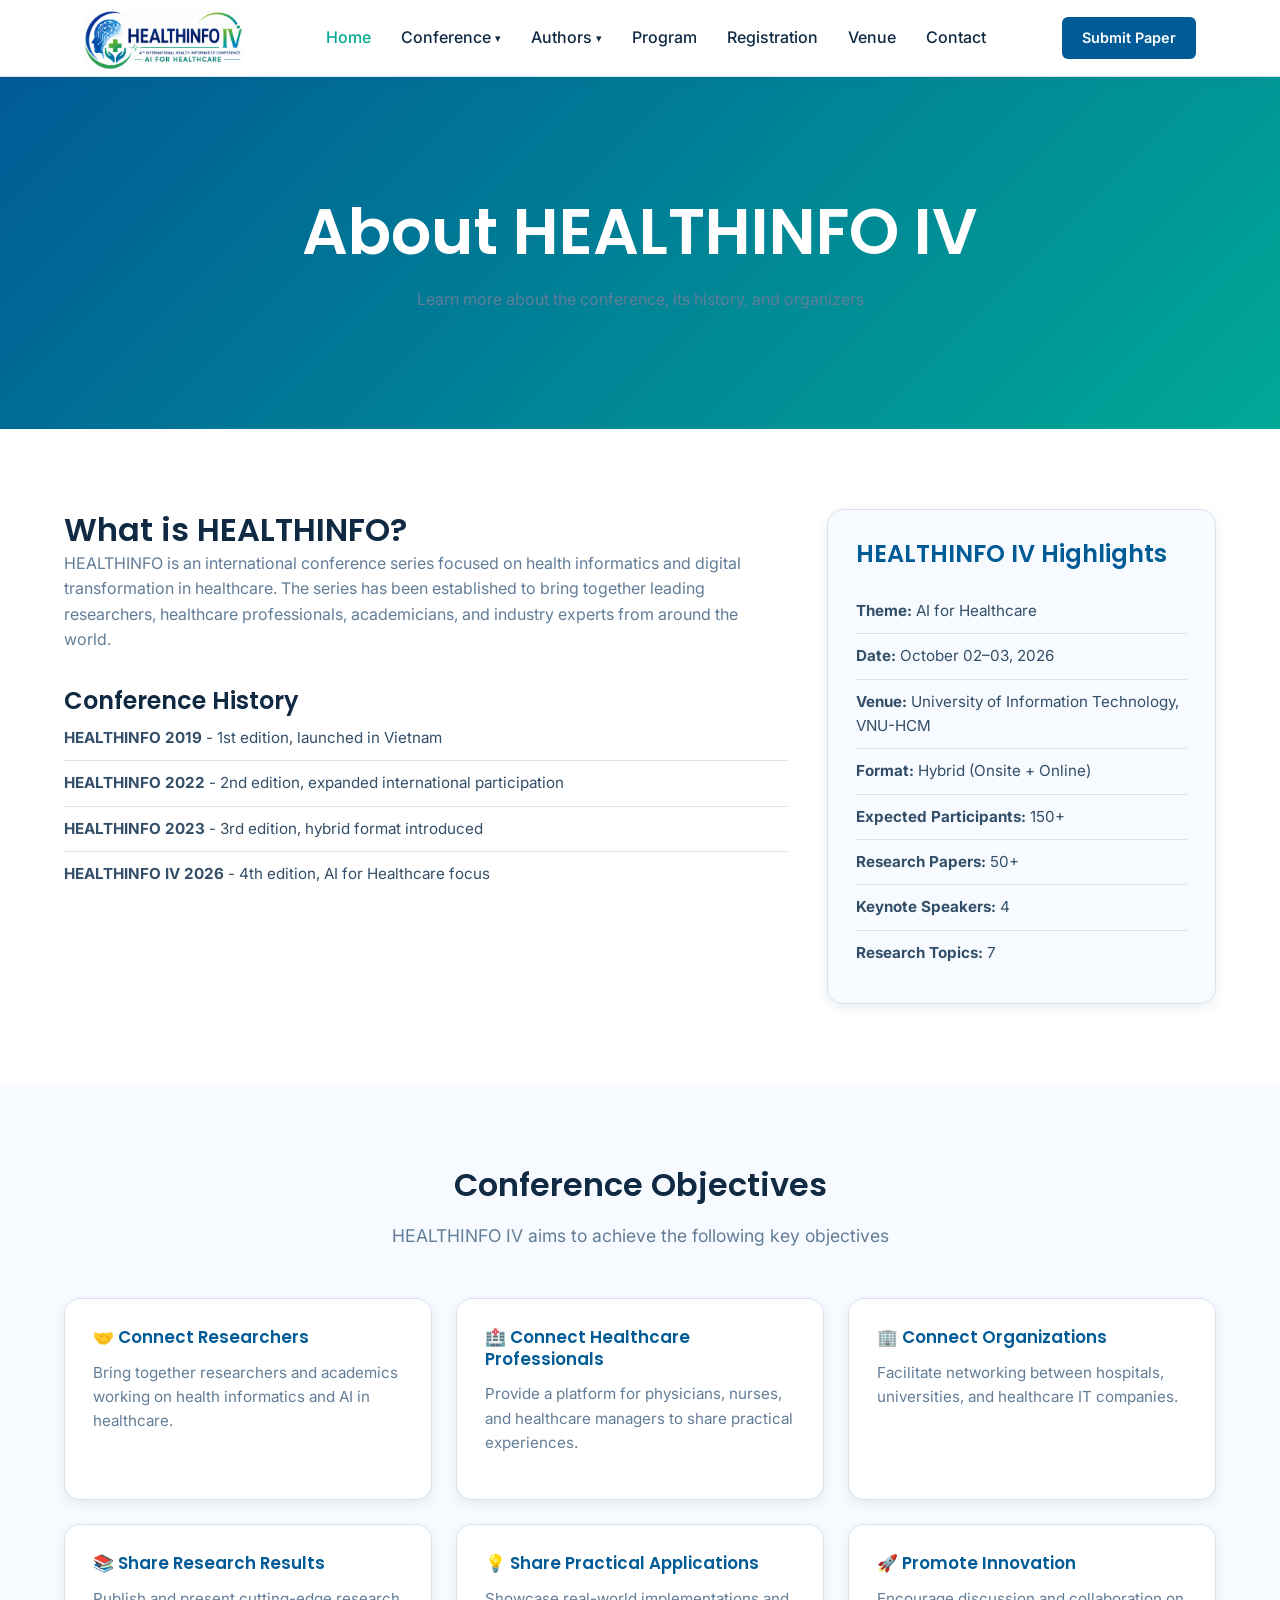
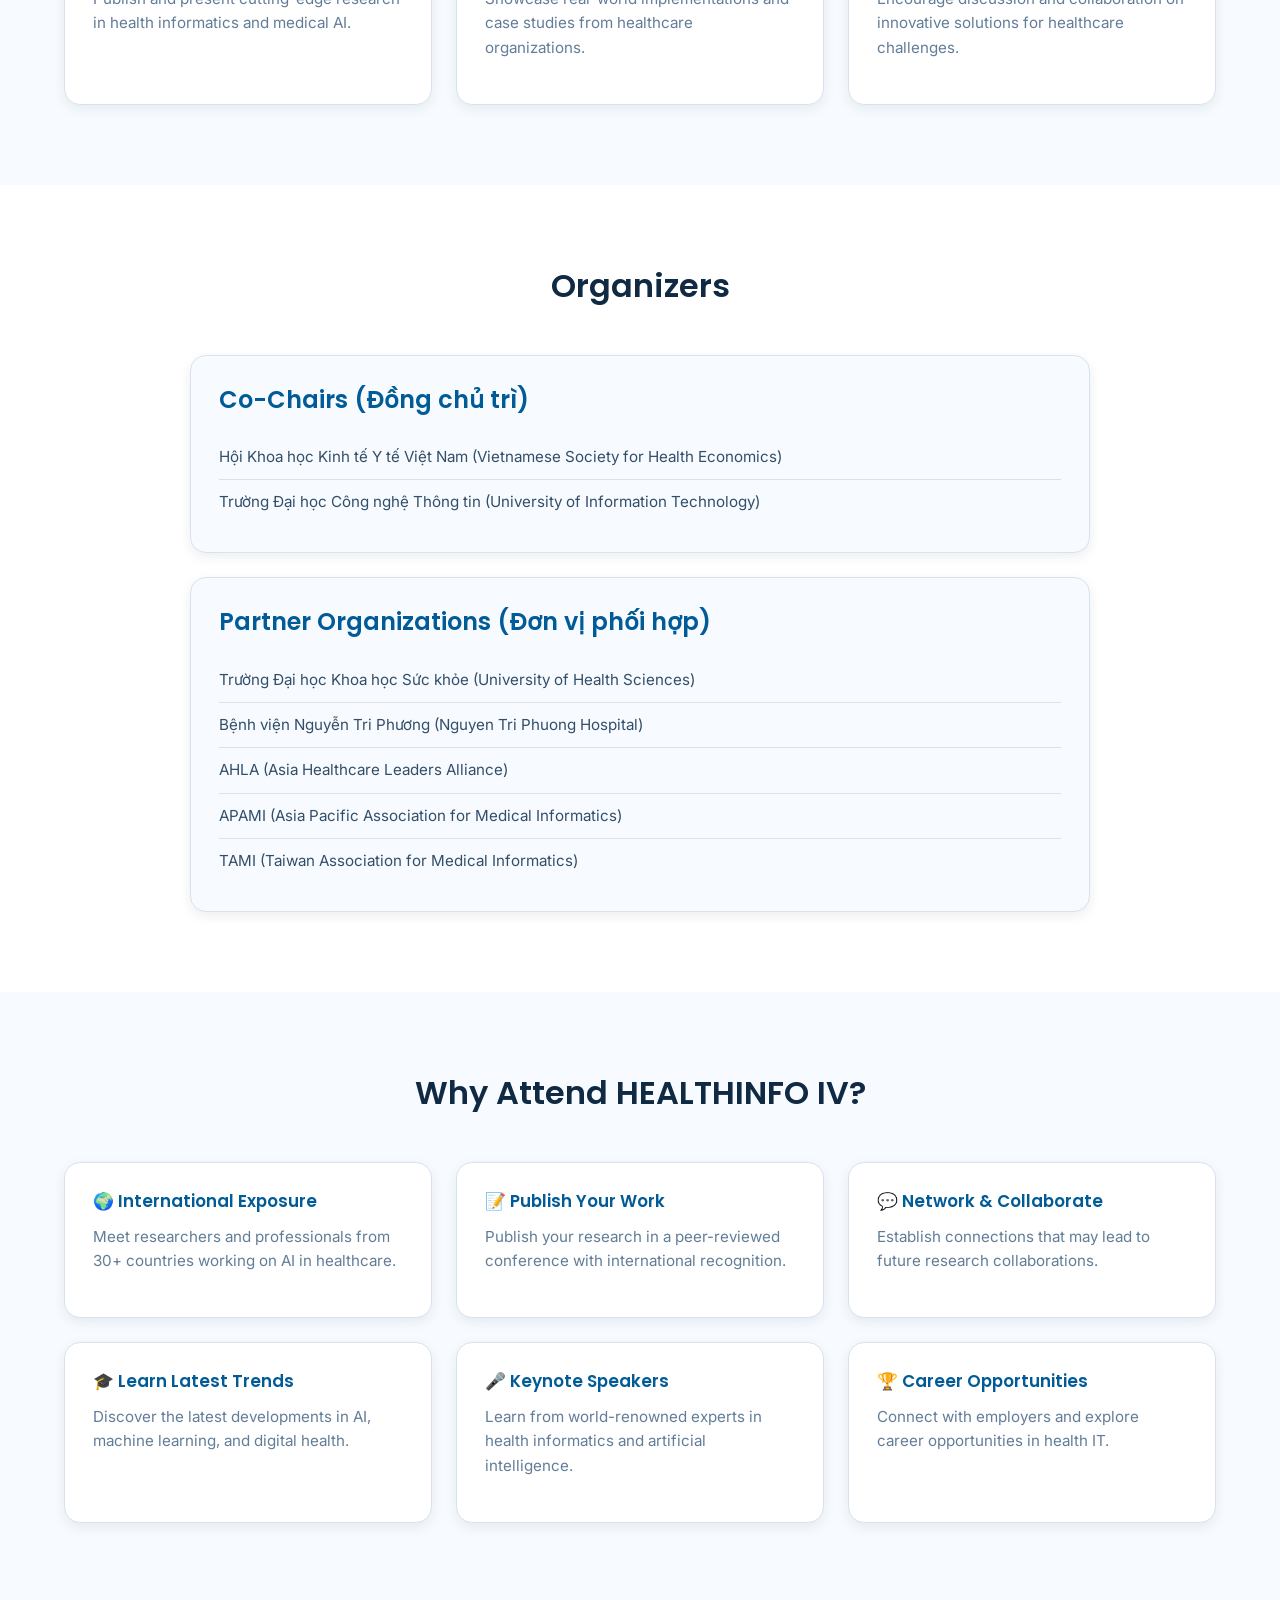
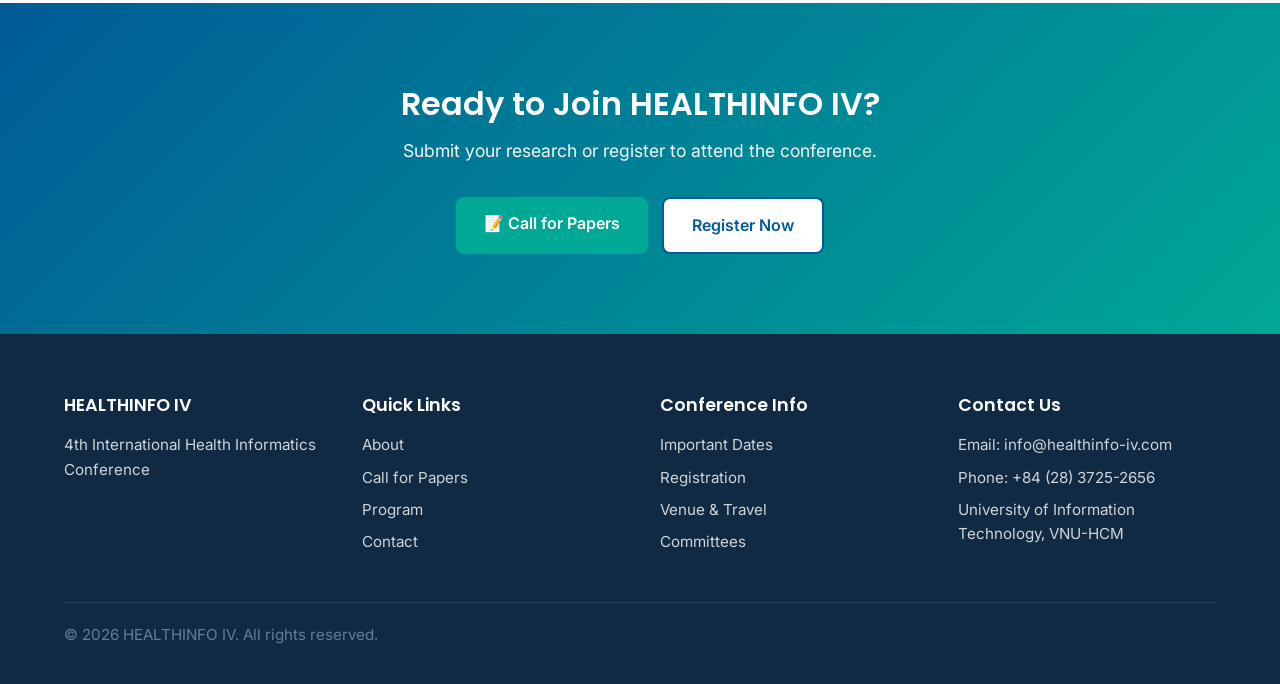
==== about.html @ c410f821 "Initial HEALTHINFO IV website" ====
<!DOCTYPE html>
<html lang="en">
<head>
  <meta charset="UTF-8">
  <meta name="viewport" content="width=device-width, initial-scale=1.0">
  <title>About HEALTHINFO IV - International Health Informatics Conference</title>
  <link rel="stylesheet" href="assets/css/style.css">
</head>
<body>

<!-- Header -->
  <header class="site-header" id="site-header">
    <div class="container header-wrapper">
      <a href="index.html" class="logo">
        <img src="public/img/logo-healthinfo.png" alt="HEALTHINFO IV Logo">
        
      </a>

      <nav class="main-nav" id="main-nav">
        <ul>
          <li><a href="index.html" class="nav-active">Home</a></li>
          <li class="has-dropdown">
            <a href="#" class="dropdown-toggle">Conference <span class="arrow">▾</span></a>
            <ul class="dropdown">
              <li><a href="about.html">About</a></li>
              <li><a href="committees.html">Committees</a></li>
              <li><a href="speakers.html">Keynote Speakers</a></li>
            </ul>
          </li>
          <li class="has-dropdown">
            <a href="#" class="dropdown-toggle">Authors <span class="arrow">▾</span></a>
            <ul class="dropdown">
              <li><a href="call-for-papers.html">Call for Papers</a></li>
              <li><a href="important-dates.html">Important Dates</a></li>
            </ul>
          </li>
          <li><a href="program.html">Program</a></li>
          <li><a href="registration.html">Registration</a></li>
          <li><a href="venue.html">Venue</a></li>
          <li><a href="contact.html">Contact</a></li>
        </ul>
      </nav>

      <div class="header-right">
        <a href="call-for-papers.html" class="btn nav-cta-btn">Submit Paper</a>
        <button class="menu-toggle" id="menu-toggle" aria-label="Toggle menu">
          <span></span><span></span><span></span>
        </button>
      </div>
    </div>
  </header>

  <!-- Page Title -->
  <section class="hero" style="min-height: 300px; background: linear-gradient(135deg, #005b96 0%, #00a896 100%);">
    <div class="container hero-content">
      <h1>About HEALTHINFO IV</h1>
      <p>Learn more about the conference, its history, and organizers</p>
    </div>
  </section>

  <!-- About Content -->
  <section class="section">
    <div class="container">
      <div class="two-columns">
        <div>
          <h2>What is HEALTHINFO?</h2>
          <p>HEALTHINFO is an international conference series focused on health informatics and digital transformation in healthcare. The series has been established to bring together leading researchers, healthcare professionals, academicians, and industry experts from around the world.</p>

          <h3 style="margin-top: 32px;">Conference History</h3>
          <ul class="overview-list">
            <li><strong>HEALTHINFO 2019</strong> - 1st edition, launched in Vietnam</li>
            <li><strong>HEALTHINFO 2022</strong> - 2nd edition, expanded international participation</li>
            <li><strong>HEALTHINFO 2023</strong> - 3rd edition, hybrid format introduced</li>
            <li><strong>HEALTHINFO IV 2026</strong> - 4th edition, AI for Healthcare focus</li>
          </ul>
        </div>

        <div class="about-card">
          <h3>HEALTHINFO IV Highlights</h3>
          <ul class="overview-list">
            <li><strong>Theme:</strong> AI for Healthcare</li>
            <li><strong>Date:</strong> October 02–03, 2026</li>
            <li><strong>Venue:</strong> University of Information Technology, VNU-HCM</li>
            <li><strong>Format:</strong> Hybrid (Onsite + Online)</li>
            <li><strong>Expected Participants:</strong> 150+</li>
            <li><strong>Research Papers:</strong> 50+</li>
            <li><strong>Keynote Speakers:</strong> 4</li>
            <li><strong>Research Topics:</strong> 7</li>
          </ul>
        </div>
      </div>
    </div>
  </section>

  <!-- Conference Objectives -->
  <section class="section" style="background: var(--light-color);">
    <div class="container">
      <div class="section-title">
        <h2>Conference Objectives</h2>
        <p>HEALTHINFO IV aims to achieve the following key objectives</p>
      </div>

      <div class="topics-grid">
        <div class="topic-card">
          <h3>🤝 Connect Researchers</h3>
          <p>Bring together researchers and academics working on health informatics and AI in healthcare.</p>
        </div>

        <div class="topic-card">
          <h3>🏥 Connect Healthcare Professionals</h3>
          <p>Provide a platform for physicians, nurses, and healthcare managers to share practical experiences.</p>
        </div>

        <div class="topic-card">
          <h3>🏢 Connect Organizations</h3>
          <p>Facilitate networking between hospitals, universities, and healthcare IT companies.</p>
        </div>

        <div class="topic-card">
          <h3>📚 Share Research Results</h3>
          <p>Publish and present cutting-edge research in health informatics and medical AI.</p>
        </div>

        <div class="topic-card">
          <h3>💡 Share Practical Applications</h3>
          <p>Showcase real-world implementations and case studies from healthcare organizations.</p>
        </div>

        <div class="topic-card">
          <h3>🚀 Promote Innovation</h3>
          <p>Encourage discussion and collaboration on innovative solutions for healthcare challenges.</p>
        </div>
      </div>
    </div>
  </section>

  <!-- Organizers -->
  <section class="section">
    <div class="container">
      <div class="section-title">
        <h2>Organizers</h2>
      </div>

      <div style="max-width: 900px; margin: 0 auto;">
        <div class="about-card" style="margin-bottom: 24px;">
          <h3>Co-Chairs (Đồng chủ trì)</h3>
          <ul class="overview-list">
            <li>Hội Khoa học Kinh tế Y tế Việt Nam (Vietnamese Society for Health Economics)</li>
            <li>Trường Đại học Công nghệ Thông tin (University of Information Technology)</li>
          </ul>
        </div>

        <div class="about-card">
          <h3>Partner Organizations (Đơn vị phối hợp)</h3>
          <ul class="overview-list">
            <li>Trường Đại học Khoa học Sức khỏe (University of Health Sciences)</li>
            <li>Bệnh viện Nguyễn Tri Phương (Nguyen Tri Phuong Hospital)</li>
            <li>AHLA (Asia Healthcare Leaders Alliance)</li>
            <li>APAMI (Asia Pacific Association for Medical Informatics)</li>
            <li>TAMI (Taiwan Association for Medical Informatics)</li>
          </ul>
        </div>
      </div>
    </div>
  </section>

  <!-- Why Attend -->
  <section class="section" style="background: var(--light-color);">
    <div class="container">
      <div class="section-title">
        <h2>Why Attend HEALTHINFO IV?</h2>
      </div>

      <div class="topics-grid">
        <div class="topic-card">
          <h3>🌍 International Exposure</h3>
          <p>Meet researchers and professionals from 30+ countries working on AI in healthcare.</p>
        </div>

        <div class="topic-card">
          <h3>📝 Publish Your Work</h3>
          <p>Publish your research in a peer-reviewed conference with international recognition.</p>
        </div>

        <div class="topic-card">
          <h3>💬 Network & Collaborate</h3>
          <p>Establish connections that may lead to future research collaborations.</p>
        </div>

        <div class="topic-card">
          <h3>🎓 Learn Latest Trends</h3>
          <p>Discover the latest developments in AI, machine learning, and digital health.</p>
        </div>

        <div class="topic-card">
          <h3>🎤 Keynote Speakers</h3>
          <p>Learn from world-renowned experts in health informatics and artificial intelligence.</p>
        </div>

        <div class="topic-card">
          <h3>🏆 Career Opportunities</h3>
          <p>Connect with employers and explore career opportunities in health IT.</p>
        </div>
      </div>
    </div>
  </section>

  <!-- CTA -->
  <section class="section cta-section">
    <div class="container">
      <div class="cta-content">
        <h2>Ready to Join HEALTHINFO IV?</h2>
        <p>Submit your research or register to attend the conference.</p>
        <div class="hero-actions">
          <a href="call-for-papers.html" class="btn primary-btn">📝 Call for Papers</a>
          <a href="registration.html" class="btn secondary-btn">Register Now</a>
        </div>
      </div>
    </div>
  </section>

  <!-- Footer -->
  <footer class="site-footer">
    <div class="container">
      <div class="footer-grid">
        <div class="footer-col">
          <h4>HEALTHINFO IV</h4>
          <p>4th International Health Informatics Conference</p>
        </div>

        <div class="footer-col">
          <h4>Quick Links</h4>
          <ul>
            <li><a href="about.html">About</a></li>
            <li><a href="call-for-papers.html">Call for Papers</a></li>
            <li><a href="program.html">Program</a></li>
            <li><a href="contact.html">Contact</a></li>
          </ul>
        </div>

        <div class="footer-col">
          <h4>Conference Info</h4>
          <ul>
            <li><a href="important-dates.html">Important Dates</a></li>
            <li><a href="registration.html">Registration</a></li>
            <li><a href="venue.html">Venue & Travel</a></li>
            <li><a href="committees.html">Committees</a></li>
          </ul>
        </div>

        <div class="footer-col">
          <h4>Contact Us</h4>
          <p>Email: info@healthinfo-iv.com</p>
          <p>Phone: +84 (28) 3725-2656</p>
          <p>University of Information Technology, VNU-HCM</p>
        </div>
      </div>

      <div class="footer-bottom">
        <p>&copy; 2026 HEALTHINFO IV. All rights reserved.</p>
      </div>
    </div>
  </footer>

  <script src="assets/js/main.js"></script>
</body>
</html>
---- assets/css/style.css ----
@import url('https://fonts.googleapis.com/css2?family=Inter:wght@300;400;500;600;700&family=Poppins:wght@600;700;800&display=swap');

/* CSS Variables - Color Scheme */
.logo img{
    height: 60px;
    width: auto;
    margin-right: 8px;
    margin-top: 4px;
    display: block;
}
:root {
  --primary-color: #005b96;
  --secondary-color: #00a896;
  --accent-color: #00E5FF;
  --dark-color: #102a43;
  --light-color: #f7fbff;
  --text-color: #334e68;
  --text-light: #627d98;
  --white: #ffffff;
  --border-color: #d9e2ec;
  --gray-100: #f0f4f8;
  --gray-200: #e2e8f0;
  --gray-300: #cbd5e0;
  --success: #10b981;
  --warning: #f59e0b;
  --error: #ef4444;
}

/* Reset */
* {
  margin: 0;
  padding: 0;
  box-sizing: border-box;
}

html {
  scroll-behavior: smooth;
}

body {
  font-family: 'Inter', 'Segoe UI', sans-serif;
  color: var(--text-color);
  line-height: 1.6;
  background: var(--white);
  overflow-x: hidden;
}

/* Container */
.container {
  width: 90%;
  max-width: 1200px;
  margin: 0 auto;
}

/* Typography */
h1, h2, h3, h4, h5, h6 {
  color: var(--dark-color);
  font-weight: 600;
  line-height: 1.3;
  font-family: 'Poppins', 'Segoe UI', sans-serif;
}

h1 {
  font-size: 2.5rem;
}

h2 {
  font-size: 2rem;
}

h3 {
  font-size: 1.5rem;
}

p {
  color: var(--text-light);
  margin-bottom: 1rem;
}

a {
  color: var(--primary-color);
  text-decoration: none;
  transition: all 0.3s ease;
}

a:hover {
  color: var(--secondary-color);
}

/* Buttons */
.btn {
  display: inline-block;
  padding: 14px 28px;
  border-radius: 8px;
  text-decoration: none;
  font-weight: 600;
  border: none;
  cursor: pointer;
  transition: all 0.3s ease;
  font-size: 1rem;
}

.primary-btn {
  background: var(--secondary-color);
  color: var(--white);
}

.primary-btn:hover {
  background: #008878;
  transform: translateY(-2px);
  box-shadow: 0 8px 16px rgba(0, 168, 150, 0.3);
}

.secondary-btn {
  background: var(--white);
  color: var(--primary-color);
  border: 2px solid var(--primary-color);
}

.secondary-btn:hover {
  background: var(--primary-color);
  color: var(--white);
}

/* Header */
.site-header {
  background: rgba(255,255,255,0.97);
  backdrop-filter: blur(12px);
  border-bottom: 1px solid var(--border-color);
  position: sticky;
  top: 0;
  z-index: 999;
  box-shadow: 0 2px 8px rgba(16, 42, 67, 0.05);
  transition: all 0.3s ease;
}

/* Header scrolled state */
.site-header.scrolled {
  box-shadow: 0 4px 20px rgba(16,42,67,0.12);
}

.header-wrapper {
  display: flex;
  align-items: center;
  justify-content: space-between;
  height: 76px;
  padding: 0 20px;
}

.logo {
  font-size: 24px;
  font-weight: bold;
  color: var(--primary-color);
  text-decoration: none;
  display: flex;
  align-items: center;
  gap: 8px;
}

.logo:hover {
  color: var(--secondary-color);
}

.main-nav ul {
  display: flex;
  gap: 30px;
  list-style: none;
}

.main-nav a {
  text-decoration: none;
  color: var(--dark-color);
  font-weight: 500;
  font-size: 1rem;
  position: relative;
  transition: color 0.3s ease;
}

.main-nav a::after {
  content: '';
  position: absolute;
  bottom: -2px;
  left: 0;
  width: 0;
  height: 2px;
  background: var(--secondary-color);
  transition: width 0.3s ease;
}

.main-nav a:hover {
  color: var(--secondary-color);
}

.main-nav a:hover::after {
  width: 100%;
}

/* Menu Toggle Button */
.menu-toggle {
  display: none;
  font-size: 28px;
  background: none;
  border: none;
  cursor: pointer;
  color: var(--dark-color);
  transition: color 0.3s ease;
}

.menu-toggle:hover {
  color: var(--secondary-color);
}

/* Nav Submit Button */
.header-right {
  display: flex;
  align-items: center;
  gap: 16px;
}

.nav-cta-btn {
  background: var(--primary-color);
  color: var(--white) !important;
  padding: 9px 20px;
  border-radius: 6px;
  font-size: 0.9rem;
  font-weight: 600;
  transition: all 0.3s ease;
}

.nav-cta-btn:hover {
  background: var(--secondary-color);
  transform: none;
}

/* Logo text */
.logo-text {
  font-family: 'Poppins', sans-serif;
  font-weight: 700;
  font-size: 1.1rem;
  color: var(--primary-color);
  letter-spacing: -0.02em;
}

.logo-text em {
  font-style: normal;
  color: var(--secondary-color);
}

/* Dropdown nav */
.has-dropdown {
  position: relative;
}

/* Cầu nối vô hình lấp đầy gap giữa nav item và dropdown */
.has-dropdown::after {
  content: '';
  position: absolute;
  top: 100%;
  left: -16px;
  right: -16px;
  height: 16px;
  display: none;
}

.has-dropdown:hover::after {
  display: block;
}

.dropdown {
  position: absolute;
  top: calc(100% + 12px);
  left: 50%;
  transform: translateX(-50%) translateY(-8px);
  background: var(--white);
  border: 1px solid var(--border-color);
  border-radius: 10px;
  box-shadow: 0 12px 32px rgba(16,42,67,0.12);
  min-width: 200px;
  padding: 8px 0;
  z-index: 1000;
  list-style: none;
  display: flex;
  flex-direction: column;
  gap: 0;
  visibility: hidden;
  opacity: 0;
  pointer-events: none;
  /* ẩn sau 300ms để cursor kịp di vào dropdown */
  transition:
    opacity 0.2s ease 0.3s,
    transform 0.2s ease 0.3s,
    visibility 0s linear 0.5s;
}

.has-dropdown:hover .dropdown {
  visibility: visible;
  opacity: 1;
  pointer-events: auto;
  transform: translateX(-50%) translateY(0);
  /* hiện sau 150ms */
  transition:
    opacity 0.2s ease 0.15s,
    transform 0.2s ease 0.15s,
    visibility 0s linear 0.15s;
}

.dropdown li a {
  display: block;
  padding: 10px 20px;
  font-size: 0.9rem;
  color: var(--dark-color);
  font-weight: 500;
  border-bottom: none;
  transition: all 0.2s ease;
}

.dropdown li a:hover {
  background: var(--light-color);
  color: var(--primary-color);
  padding-left: 26px;
}

.dropdown li a::after {
  display: none;
}

.arrow {
  font-size: 0.7em;
  vertical-align: middle;
  transition: transform 0.2s ease;
}

.nav-active {
  color: var(--secondary-color) !important;
}

/* Hamburger icon */
.menu-toggle span {
  display: block;
  width: 22px;
  height: 2px;
  background: var(--dark-color);
  margin: 5px 0;
  transition: all 0.3s ease;
  border-radius: 2px;
}

/* Sections */
.section {
  padding: 80px 0;
}

.section-title {
  text-align: center;
  margin-bottom: 48px;
}

.section-title h2 {
  margin-bottom: 16px;
}

.section-title p {
  font-size: 1.1rem;
  color: var(--text-light);
  max-width: 600px;
  margin: 0 auto;
}

/* ============================================================
   HERO — Full Screen Immersive
   ============================================================ */
.hero {
  position: relative;
  min-height: 100vh;
  display: flex;
  align-items: center;
  justify-content: center;
  overflow: hidden;
  color: var(--white);
}

.hero-bg {
  position: absolute;
  inset: 0;
  z-index: 0;
}

.hero-bg-img {
  width: 100%;
  height: 100%;
  object-fit: cover;
  object-position: center 100%;
  display: block;
}

.hero-overlay {
  position: absolute;
  inset: 0;
  background: linear-gradient(
    160deg,
    rgba(6, 20, 48, 0.85) 0%,
    rgba(0, 55, 110, 0.80) 40%,
    rgba(0, 91, 150, 0.70) 70%,
    rgba(0, 138, 150, 0.55) 100%
  );
}

.hero-pattern {
  position: absolute;
  inset: 0;
  background-image:
    radial-gradient(circle, rgba(255,255,255,0.06) 1px, transparent 1px),
    linear-gradient(rgba(255,255,255,0.03) 1px, transparent 1px),
    linear-gradient(90deg, rgba(255,255,255,0.03) 1px, transparent 1px);
  background-size: 80px 80px, 40px 40px, 40px 40px;
  opacity: 1;
}

.hero-content {
  position: relative;
  z-index: 2;
  text-align: center;
  padding: 120px 0 100px;
  display: flex;
  flex-direction: column;
  align-items: center;
}

/* Badge */
.hero-badge {
  display: inline-flex;
  align-items: center;
  gap: 10px;
  background: rgba(255,255,255,0.12);
  border: 1px solid rgba(255,255,255,0.25);
  backdrop-filter: blur(10px);
  color: rgba(255,255,255,0.92);
  padding: 8px 20px;
  border-radius: 999px;
  font-size: 0.85rem;
  font-weight: 500;
  letter-spacing: 0.03em;
  margin-bottom: 24px;
}

.badge-pulse {
  width: 8px;
  height: 8px;
  border-radius: 50%;
  background: #00E5FF;
  animation: pulse 2s ease infinite;
  flex-shrink: 0;
}

@keyframes pulse {
  0%, 100% { opacity: 1; transform: scale(1); }
  50%       { opacity: 0.5; transform: scale(1.4); }
}

/* Headings */
.hero h1 {
  font-family: 'Poppins', sans-serif;
  font-size: 4rem;
  line-height: 1.1;
  color: var(--white);
  margin: 0 0 20px;
}

.hero-conf-name {
  display: block;
  font-size: 1.1rem;
  font-weight: 600;
  letter-spacing: 0.18em;
  text-transform: uppercase;
  color: rgba(255,255,255,0.7);
  margin-bottom: 8px;
  font-family: 'Inter', sans-serif;
}

.hero-theme {
  display: block;
  font-size: 3.5rem;
  font-weight: 800;
  white-space: nowrap;
  background: linear-gradient(90deg, #ffffff 0%, #7fffd4 35%, #00E5FF 60%, #ffffff 100%);
  background-size: 200% auto;
  -webkit-background-clip: text;
  -webkit-text-fill-color: transparent;
  background-clip: text;
  animation: shimmer 5s linear infinite;
  line-height: 1.15;
}

@keyframes shimmer {
  0%   { background-position: 0% center; }
  100% { background-position: 200% center; }
}

/* Tagline */
.hero-tagline {
  font-size: 1.05rem;
  color: rgba(255,255,255,0.82);
  max-width: 580px;
  margin: 0 auto 28px;
  line-height: 1.7;
  font-weight: 400;
}

/* Meta info row */
.hero-meta {
  display: flex;
  align-items: center;
  gap: 20px;
  flex-wrap: wrap;
  justify-content: center;
  margin-bottom: 32px;
  background: rgba(255,255,255,0.08);
  border: 1px solid rgba(255,255,255,0.15);
  backdrop-filter: blur(12px);
  border-radius: 14px;
  padding: 14px 28px;
}

.hero-meta-item {
  display: flex;
  align-items: center;
  gap: 10px;
  color: rgba(255,255,255,0.9);
  padding: 8px 14px;
  border-radius: 10px;
  cursor: default;
  transition: background 0.3s ease, transform 0.3s ease, box-shadow 0.3s ease;
  position: relative;
  overflow: hidden;
}

.hero-meta-item::before {
  content: '';
  position: absolute;
  inset: 0;
  background: linear-gradient(135deg, rgba(0,229,255,0.12), rgba(255,255,255,0.06));
  opacity: 0;
  transition: opacity 0.3s ease;
  border-radius: 10px;
}

.hero-meta-item:hover {
  background: rgba(255,255,255,0.1);
  transform: translateY(-3px);
  box-shadow: 0 8px 20px rgba(0,0,0,0.15);
}

.hero-meta-item:hover::before {
  opacity: 1;
}

.hero-meta-item:hover svg {
  transform: scale(1.2);
  opacity: 1;
}

.hero-meta-item svg {
  opacity: 0.7;
  flex-shrink: 0;
  color: #00E5FF;
  transition: transform 0.3s ease, opacity 0.3s ease;
}

.hero-meta-item strong {
  display: block;
  font-size: 0.72rem;
  text-transform: uppercase;
  letter-spacing: 0.08em;
  opacity: 0.65;
  font-weight: 600;
  margin-bottom: 2px;
}

.hero-meta-item span {
  font-size: 0.9rem;
  font-weight: 500;
}

.meta-sep {
  color: rgba(255,255,255,0.2);
  font-size: 1.4rem;
  font-weight: 200;
}

/* CTA Buttons */
.hero-actions {
  display: flex;
  gap: 14px;
  justify-content: center;
  flex-wrap: wrap;
}

.hero-primary-btn {
  display: inline-flex;
  align-items: center;
  gap: 8px;
  background: var(--secondary-color);
  color: var(--white);
  padding: 14px 28px;
  border-radius: 8px;
  font-weight: 600;
  font-size: 1rem;
  transition: all 0.3s ease;
}

.hero-primary-btn:hover {
  background: #008878;
  color: var(--white);
  transform: translateY(-2px);
  box-shadow: 0 8px 24px rgba(0,168,150,0.4);
}

.hero-secondary-btn {
  display: inline-flex;
  align-items: center;
  background: rgba(255,255,255,0.12);
  color: var(--white);
  border: 1.5px solid rgba(255,255,255,0.4);
  backdrop-filter: blur(8px);
  padding: 14px 28px;
  border-radius: 8px;
  font-weight: 600;
  font-size: 1rem;
  transition: all 0.3s ease;
}

.hero-secondary-btn:hover {
  background: rgba(255,255,255,0.22);
  color: var(--white);
  transform: translateY(-2px);
}

.hero-ghost-btn {
  display: inline-flex;
  align-items: center;
  color: rgba(255,255,255,0.75);
  background: transparent;
  padding: 14px 20px;
  border-radius: 8px;
  font-weight: 500;
  font-size: 0.95rem;
  transition: all 0.3s ease;
  text-decoration: underline;
  text-underline-offset: 3px;
}

.hero-ghost-btn:hover {
  color: var(--white);
}

/* Scroll hint */
.hero-scroll-hint {
  position: absolute;
  bottom: 32px;
  left: 50%;
  transform: translateX(-50%);
  display: flex;
  flex-direction: column;
  align-items: center;
  gap: 8px;
  color: rgba(255,255,255,0.5);
  font-size: 0.75rem;
  letter-spacing: 0.06em;
  text-transform: uppercase;
  z-index: 2;
  animation: float 3s ease-in-out infinite;
}

@keyframes float {
  0%, 100% { transform: translateX(-50%) translateY(0); }
  50%       { transform: translateX(-50%) translateY(-6px); }
}

.scroll-mouse {
  width: 22px;
  height: 34px;
  border: 2px solid rgba(255,255,255,0.35);
  border-radius: 11px;
  display: flex;
  justify-content: center;
  padding-top: 5px;
}

.scroll-wheel {
  width: 3px;
  height: 7px;
  background: rgba(255,255,255,0.5);
  border-radius: 2px;
  animation: scroll-wheel 2s ease infinite;
}

@keyframes scroll-wheel {
  0%   { opacity: 1; transform: translateY(0); }
  100% { opacity: 0; transform: translateY(10px); }
}

/* ============================================================
   STATISTICS STRIP
   ============================================================ */
.stats-section {
  background: var(--dark-color);
  padding: 0;
}

.stats-grid {
  display: flex;
  align-items: stretch;
}

.stat-item {
  flex: 1;
  padding: 36px 24px;
  text-align: center;
  position: relative;
}

.stat-divider {
  width: 1px;
  background: rgba(255,255,255,0.1);
  align-self: stretch;
  margin: 20px 0;
}

.stat-number {
  display: inline;
  font-family: 'Poppins', sans-serif;
  font-size: 2.8rem;
  font-weight: 800;
  color: var(--secondary-color);
  line-height: 1;
}

.stat-plus {
  font-family: 'Poppins', sans-serif;
  font-size: 2rem;
  font-weight: 700;
  color: var(--secondary-color);
  vertical-align: top;
  line-height: 1.2;
}

.stat-label {
  display: block;
  color: rgba(255,255,255,0.65);
  font-size: 0.85rem;
  font-weight: 500;
  letter-spacing: 0.04em;
  text-transform: uppercase;
  margin-top: 6px;
}

/* ============================================================
   COUNTDOWN
   ============================================================ */
.countdown-section {
  background: linear-gradient(135deg, #005b96 0%, #004d7a 50%, #003559 100%);
  padding: 56px 0;
  text-align: center;
  position: relative;
  overflow: hidden;
}

.countdown-section::before {
  content: '';
  position: absolute;
  inset: 0;
  background: radial-gradient(ellipse at center, rgba(0,229,255,0.08) 0%, transparent 70%);
}

.countdown-label {
  color: rgba(255,255,255,0.7);
  font-size: 0.85rem;
  font-weight: 600;
  letter-spacing: 0.15em;
  text-transform: uppercase;
  margin-bottom: 28px;
}

.countdown-grid {
  display: flex;
  align-items: center;
  justify-content: center;
  gap: 16px;
  flex-wrap: wrap;
  position: relative;
  z-index: 1;
}

.countdown-box {
  background: rgba(255,255,255,0.08);
  border: 1px solid rgba(255,255,255,0.15);
  border-radius: 12px;
  width: 110px;
  padding: 18px 12px;
  backdrop-filter: blur(8px);
}

.cd-val {
  display: block;
  font-family: 'Poppins', sans-serif;
  font-size: 2.8rem;
  font-weight: 800;
  color: var(--white);
  line-height: 1;
  margin-bottom: 6px;
  font-variant-numeric: tabular-nums;
}

.cd-unit {
  display: block;
  font-size: 0.72rem;
  font-weight: 600;
  letter-spacing: 0.1em;
  text-transform: uppercase;
  color: rgba(255,255,255,0.55);
}

.cd-colon {
  font-family: 'Poppins', sans-serif;
  font-size: 2.4rem;
  font-weight: 700;
  color: rgba(255,255,255,0.3);
  padding-bottom: 20px;
  animation: blink 1s step-end infinite;
}

@keyframes blink {
  0%, 100% { opacity: 1; }
  50%       { opacity: 0.2; }
}

.countdown-date {
  margin-top: 24px;
  color: rgba(255,255,255,0.5);
  font-size: 0.85rem;
  position: relative;
  z-index: 1;
}

/* ============================================================
   SECTION EYEBROW
   ============================================================ */
.section-eyebrow {
  display: inline-block;
  color: var(--secondary-color);
  font-size: 0.8rem;
  font-weight: 700;
  letter-spacing: 0.14em;
  text-transform: uppercase;
  margin-bottom: 10px;
}

/* About Preview */
.about-preview {
  background: var(--white);
}

.two-columns {
  display: grid;
  grid-template-columns: 1.3fr 0.7fr;
  gap: 40px;
  align-items: start;
}

.about-preview h2 {
  margin-bottom: 24px;
}

.text-link {
  display: inline-block;
  color: var(--secondary-color);
  font-weight: 600;
  margin-top: 16px;
  position: relative;
}

.text-link::after {
  content: '';
  position: absolute;
  bottom: -2px;
  left: 0;
  width: 0;
  height: 2px;
  background: var(--secondary-color);
  transition: width 0.3s ease;
}

.text-link:hover::after {
  width: 100%;
}

.about-card {
  background: var(--light-color);
  border: 1px solid var(--border-color);
  border-radius: 16px;
  padding: 28px;
  box-shadow: 0 4px 12px rgba(16, 42, 67, 0.08);
}

.about-card h3 {
  color: var(--primary-color);
  margin-bottom: 20px;
}

.overview-list {
  list-style: none;
}

.overview-list li {
  padding: 10px 0;
  border-bottom: 1px solid var(--border-color);
  color: var(--text-color);
  font-size: 0.95rem;
}

.overview-list li:last-child {
  border-bottom: none;
}

/* Highlights Section */
.highlights-section {
  background: var(--light-color);
}

.highlights-grid {
  display: grid;
  grid-template-columns: repeat(4, 1fr);
  gap: 24px;
}

.highlight-card {
  background: var(--white);
  border: 2px solid var(--border-color);
  border-radius: 12px;
  padding: 32px 24px;
  text-align: center;
  transition: all 0.3s ease;
}

.highlight-card:hover {
  border-color: var(--secondary-color);
  transform: translateY(-4px);
  box-shadow: 0 8px 24px rgba(0, 168, 150, 0.15);
}

.highlight-number {
  display: block;
  font-size: 3rem;
  font-weight: bold;
  color: var(--secondary-color);
  margin-bottom: 12px;
}

.highlight-card p {
  color: var(--text-color);
  font-size: 1rem;
}

/* Topics Section */
.topics-section {
  background: var(--light-color);
}

.topics-grid {
  display: grid;
  grid-template-columns: repeat(3, 1fr);
  gap: 24px;
}

.topic-card {
  background: var(--white);
  border: 1px solid var(--border-color);
  border-radius: 16px;
  padding: 28px;
  box-shadow: 0 4px 12px rgba(16, 42, 67, 0.08);
  transition: all 0.3s ease;
}

.topic-card:hover {
  transform: translateY(-4px);
  box-shadow: 0 12px 24px rgba(0, 91, 150, 0.15);
  border-color: var(--secondary-color);
}

.topic-card h3 {
  color: var(--primary-color);
  margin-bottom: 12px;
  font-size: 1.05rem;
}

.topic-card p {
  color: var(--text-light);
  font-size: 0.95rem;
  line-height: 1.6;
}

/* Dates Section */
.dates-section {
  background: var(--white);
}

.timeline {
  display: grid;
  gap: 0;
  position: relative;
  max-width: 800px;
  margin: 0 auto;
}

.timeline::before {
  content: '';
  position: absolute;
  left: 20px;
  top: 0;
  bottom: 0;
  width: 2px;
  background: var(--secondary-color);
}

.timeline-item {
  display: grid;
  grid-template-columns: 60px 1fr;
  gap: 24px;
  margin-bottom: 32px;
  position: relative;
}

.timeline-marker {
  width: 40px;
  height: 40px;
  border-radius: 50%;
  background: var(--secondary-color);
  border: 3px solid var(--white);
  box-shadow: 0 0 0 3px var(--secondary-color);
  margin-top: 8px;
}

.timeline-content {
  padding-top: 8px;
}

.date {
  display: inline-block;
  color: var(--secondary-color);
  font-weight: 700;
  margin-bottom: 8px;
  font-size: 0.95rem;
}

.timeline-content h3 {
  color: var(--primary-color);
  font-size: 1.15rem;
}

/* ============================================================
   SPEAKER CARDS — Redesigned
   ============================================================ */
.speakers-section {
  background: var(--light-color);
}

.speaker-grid {
  display: grid;
  grid-template-columns: repeat(4, 1fr);
  gap: 24px;
}

.speaker-card {
  background: var(--white);
  border: 1px solid var(--border-color);
  border-radius: 16px;
  overflow: hidden;
  display: flex;
  flex-direction: column;
  transition: all 0.3s ease;
  box-shadow: 0 2px 8px rgba(16,42,67,0.06);
}

.speaker-card:hover {
  transform: translateY(-6px);
  box-shadow: 0 16px 40px rgba(0,91,150,0.15);
  border-color: var(--secondary-color);
}

.speaker-avatar-wrap {
  position: relative;
  height: 200px;
  background: linear-gradient(135deg, #005b96 0%, #00a896 100%);
  display: flex;
  align-items: center;
  justify-content: center;
}

.speaker-avatar {
  width: 80px;
  height: 80px;
  border-radius: 50%;
  background: rgba(255,255,255,0.2);
  border: 3px solid rgba(255,255,255,0.4);
  display: flex;
  align-items: center;
  justify-content: center;
  font-family: 'Poppins', sans-serif;
  font-size: 1.6rem;
  font-weight: 700;
  color: var(--white);
}

.speaker-country-flag {
  position: absolute;
  bottom: 12px;
  right: 12px;
  font-size: 1.4rem;
  filter: drop-shadow(0 2px 4px rgba(0,0,0,0.3));
}

.speaker-body {
  padding: 18px 18px 8px;
  flex: 1;
}

.speaker-card h3 {
  font-size: 1rem;
  color: var(--dark-color);
  margin-bottom: 6px;
  line-height: 1.3;
  padding: 0;
}

.speaker-affil {
  font-size: 0.85rem;
  color: var(--text-light);
  margin: 0 0 4px;
  line-height: 1.4;
  padding: 0;
}

.speaker-country-text {
  font-size: 0.8rem;
  color: var(--secondary-color);
  font-weight: 600;
  margin: 0;
  padding: 0;
}

.speaker-profile-link {
  display: block;
  padding: 12px 18px;
  border-top: 1px solid var(--border-color);
  color: var(--secondary-color);
  font-size: 0.88rem;
  font-weight: 600;
  transition: all 0.2s ease;
}

.speaker-profile-link:hover {
  background: var(--light-color);
  color: var(--primary-color);
  padding-left: 24px;
}

.section-cta {
  text-align: center;
  margin-top: 40px;
}

.outline-btn {
  display: inline-block;
  padding: 13px 32px;
  border: 2px solid var(--primary-color);
  color: var(--primary-color);
  border-radius: 8px;
  font-weight: 600;
  font-size: 0.95rem;
  transition: all 0.3s ease;
}

.outline-btn:hover {
  background: var(--primary-color);
  color: var(--white);
}

/* ============================================================
   TOPIC CARDS — with icon
   ============================================================ */
.topic-icon-wrap {
  width: 52px;
  height: 52px;
  background: var(--light-color);
  border-radius: 12px;
  display: flex;
  align-items: center;
  justify-content: center;
  margin-bottom: 14px;
  font-size: 1.6rem;
  transition: all 0.3s ease;
}

.topic-card:hover .topic-icon-wrap {
  background: linear-gradient(135deg, #005b96, #00a896);
}

/* ============================================================
   ORGANIZERS SECTION
   ============================================================ */
.organizers-section {
  background: var(--light-color);
}

.org-grid {
  display: flex;
  align-items: center;
  justify-content: center;
  gap: 24px;
  flex-wrap: wrap;
}

.org-item {
  text-align: center;
  flex: 0 0 auto;
  width: 160px;
}

.org-logo {
  width: 110px;
  height: 80px;
  background: var(--white);
  border: 1.5px solid var(--border-color);
  border-radius: 12px;
  display: flex;
  align-items: center;
  justify-content: center;
  margin: 0 auto 12px;
  font-family: 'Poppins', sans-serif;
  font-size: 1.5rem;
  font-weight: 800;
  color: var(--primary-color);
  transition: all 0.3s ease;
  box-shadow: 0 2px 8px rgba(16,42,67,0.06);
}

.org-logo--sm {
  font-size: 1.1rem;
}

.org-item:hover .org-logo {
  border-color: var(--secondary-color);
  box-shadow: 0 6px 20px rgba(0,168,150,0.15);
  transform: translateY(-3px);
}

.org-item p {
  font-size: 0.8rem;
  color: var(--text-light);
  line-height: 1.4;
  margin: 0;
}

.org-item small {
  color: var(--text-light);
  opacity: 0.75;
}

/* CTA Section */
.cta-section {
  background: linear-gradient(135deg, #005b96, #00a896);
  color: var(--white);
  text-align: center;
}

.cta-content h2 {
  color: var(--white);
  margin-bottom: 12px;
}

.cta-content p {
  color: rgba(255, 255, 255, 0.95);
  margin-bottom: 32px;
  font-size: 1.1rem;
}

.newsletter-form {
  display: flex;
  gap: 12px;
  max-width: 500px;
  margin: 0 auto;
  flex-wrap: wrap;
  justify-content: center;
}

.newsletter-form input {
  flex: 1;
  min-width: 200px;
  padding: 14px 20px;
  border: none;
  border-radius: 8px;
  font-size: 1rem;
  font-family: inherit;
}

.newsletter-form input::placeholder {
  color: var(--text-light);
}

/* ============================================================
   FOOTER ADDITIONS
   ============================================================ */
.site-footer {
  background: var(--dark-color);
  color: var(--white);
  padding: 60px 0 20px;
}

.footer-grid {
  display: grid;
  grid-template-columns: repeat(4, 1fr);
  gap: 40px;
  margin-bottom: 40px;
}

.footer-col h4 {
  color: var(--white);
  margin-bottom: 16px;
  font-size: 1.1rem;
}

.footer-col p {
  color: rgba(255, 255, 255, 0.8);
  font-size: 0.95rem;
  margin-bottom: 8px;
}

.footer-col ul {
  list-style: none;
}

.footer-col a {
  color: rgba(255, 255, 255, 0.8);
  font-size: 0.95rem;
  display: block;
  margin-bottom: 8px;
  transition: all 0.3s ease;
}

.footer-col a:hover {
  color: var(--secondary-color);
  padding-left: 4px;
}

.footer-logo-text {
  font-family: 'Poppins', sans-serif;
  font-size: 1.4rem;
  font-weight: 800;
  color: var(--white);
  margin-bottom: 12px;
  letter-spacing: -0.02em;
}

.footer-social {
  display: flex;
  gap: 10px;
  margin-top: 16px;
}

.social-btn {
  width: 34px;
  height: 34px;
  border-radius: 8px;
  background: rgba(255,255,255,0.1);
  border: 1px solid rgba(255,255,255,0.15);
  display: flex;
  align-items: center;
  justify-content: center;
  color: rgba(255,255,255,0.7);
  font-size: 0.8rem;
  font-weight: 700;
  text-decoration: none;
  transition: all 0.2s ease;
}

.social-btn:hover {
  background: var(--secondary-color);
  color: var(--white);
  border-color: var(--secondary-color);
}

.footer-bottom {
  display: flex;
  justify-content: space-between;
  align-items: center;
  flex-wrap: wrap;
  gap: 8px;
  padding-top: 20px;
  border-top: 1px solid rgba(255, 255, 255, 0.1);
  color: rgba(255, 255, 255, 0.6);
  font-size: 0.95rem;
}

.footer-bottom a {
  color: rgba(255,255,255,0.5);
  font-size: 0.85rem;
}

.footer-bottom a:hover {
  color: var(--secondary-color);
}

/* ============================================================
   HIGHLIGHT DATES
   ============================================================ */
.highlight-date {
  color: #00E5FF !important;
}

.timeline-marker--active {
  background: #00E5FF !important;
  box-shadow: 0 0 0 4px rgba(0,229,255,0.25) !important;
}

/* ============================================================
   SCROLL REVEAL ANIMATIONS
   ============================================================ */
.reveal-up {
  opacity: 0;
  transform: translateY(28px);
  transition: opacity 0.65s ease, transform 0.65s ease;
}

.reveal-up.revealed {
  opacity: 1;
  transform: translateY(0);
}

.reveal-left {
  opacity: 0;
  transform: translateX(-24px);
  transition: opacity 0.6s ease, transform 0.6s ease;
}

.reveal-left.revealed {
  opacity: 1;
  transform: translateX(0);
}

/* ============================================================
   CARD LINK (legacy)
   ============================================================ */
.card-link {
  display: inline-block;
  padding: 0 20px 20px 20px;
  color: var(--secondary-color);
  font-weight: 600;
  font-size: 0.95rem;
}

/* Responsive Design */
@media (max-width: 1024px) {
  .topics-grid,
  .session-grid {
    grid-template-columns: repeat(2, 1fr);
  }

  .speaker-grid {
    grid-template-columns: repeat(2, 1fr);
  }

  .stats-grid {
    flex-wrap: wrap;
  }

  .stat-item {
    min-width: 45%;
  }

  .stat-divider {
    display: none;
  }

  .hero-theme {
    font-size: 2.8rem;
  }

  .two-columns {
    grid-template-columns: 1fr;
  }

  .highlights-grid {
    grid-template-columns: repeat(2, 1fr);
  }

  .footer-grid {
    grid-template-columns: repeat(2, 1fr);
  }
}

@media (max-width: 768px) {
  .main-nav {
    display: none;
    position: absolute;
    top: 76px;
    left: 0;
    width: 100%;
    background: var(--white);
    border-bottom: 1px solid var(--border-color);
    box-shadow: 0 8px 16px rgba(16, 42, 67, 0.1);
  }

  .main-nav.active {
    display: block;
  }

  /* Hamburger open state */
  .menu-toggle.open span:nth-child(1) { transform: translateY(7px) rotate(45deg); }
  .menu-toggle.open span:nth-child(2) { opacity: 0; }
  .menu-toggle.open span:nth-child(3) { transform: translateY(-7px) rotate(-45deg); }

  /* Reset old font-size button style */
  .menu-toggle {
    display: block;
    font-size: inherit;
    background: none;
    border: none;
    cursor: pointer;
    padding: 4px;
  }

  .main-nav ul {
    flex-direction: column;
    padding: 16px 0;
    gap: 0;
  }

  .main-nav a {
    display: block;
    padding: 12px 20px;
    border-bottom: 1px solid var(--border-color);
  }

  .main-nav a::after {
    display: none;
  }

  .hero-content {
    padding: 100px 0 80px;
  }

  .hero h1 {
    font-size: 1.8rem;
  }

  .hero-theme {
    font-size: 1.5rem;
    white-space: normal;
  }

  .hero-meta {
    flex-direction: column;
    gap: 14px;
    padding: 16px;
  }

  .meta-sep { display: none; }

  .hero-actions { flex-direction: column; align-items: center; }

  .hero-primary-btn, .hero-secondary-btn, .hero-ghost-btn {
    width: 100%;
    justify-content: center;
    max-width: 280px;
  }

  .countdown-box { width: 80px; padding: 14px 8px; }
  .cd-val { font-size: 2rem; }

  .org-grid { gap: 16px; }
  .org-item { width: 130px; }

  .stat-number { font-size: 2.2rem; }

  .header-right .nav-cta-btn { display: none; }

  .speaker-grid { grid-template-columns: repeat(2, 1fr); }
  .speaker-avatar-wrap { height: 160px; }

  h1 {
    font-size: 2rem;
  }

  h2 {
    font-size: 1.5rem;
  }

  .topics-grid,
  .session-grid {
    grid-template-columns: 1fr;
  }

  .highlights-grid {
    grid-template-columns: 1fr;
  }

  .footer-grid {
    grid-template-columns: 1fr;
  }

  .newsletter-form {
    flex-direction: column;
  }

  .newsletter-form input {
    min-width: 100%;
  }

  .timeline::before {
    left: 12px;
  }

  .timeline-item {
    grid-template-columns: 44px 1fr;
    gap: 16px;
  }

  .timeline-marker {
    width: 28px;
    height: 28px;
    margin-top: 12px;
    box-shadow: 0 0 0 2px var(--secondary-color);
  }

  .section {
    padding: 40px 0;
  }

  .section-title {
    margin-bottom: 32px;
  }
}

@media (max-width: 480px) {
  .container {
    width: 95%;
  }

  .hero-theme { font-size: 1.8rem; }
  .countdown-box { width: 68px; padding: 12px 6px; }
  .cd-val { font-size: 1.7rem; }
  .cd-colon { font-size: 1.8rem; }
  .stats-grid { flex-direction: column; }
  .stat-item { padding: 24px; }
  .speaker-grid { grid-template-columns: 1fr; }
  .org-item { width: 120px; }

  .hero h1 {
    font-size: 1.5rem;
  }

  h1 {
    font-size: 1.75rem;
  }

  h2 {
    font-size: 1.25rem;
  }

  .highlight-number {
    font-size: 2rem;
  }

  .newsletter-form input {
    padding: 12px 16px;
  }
}
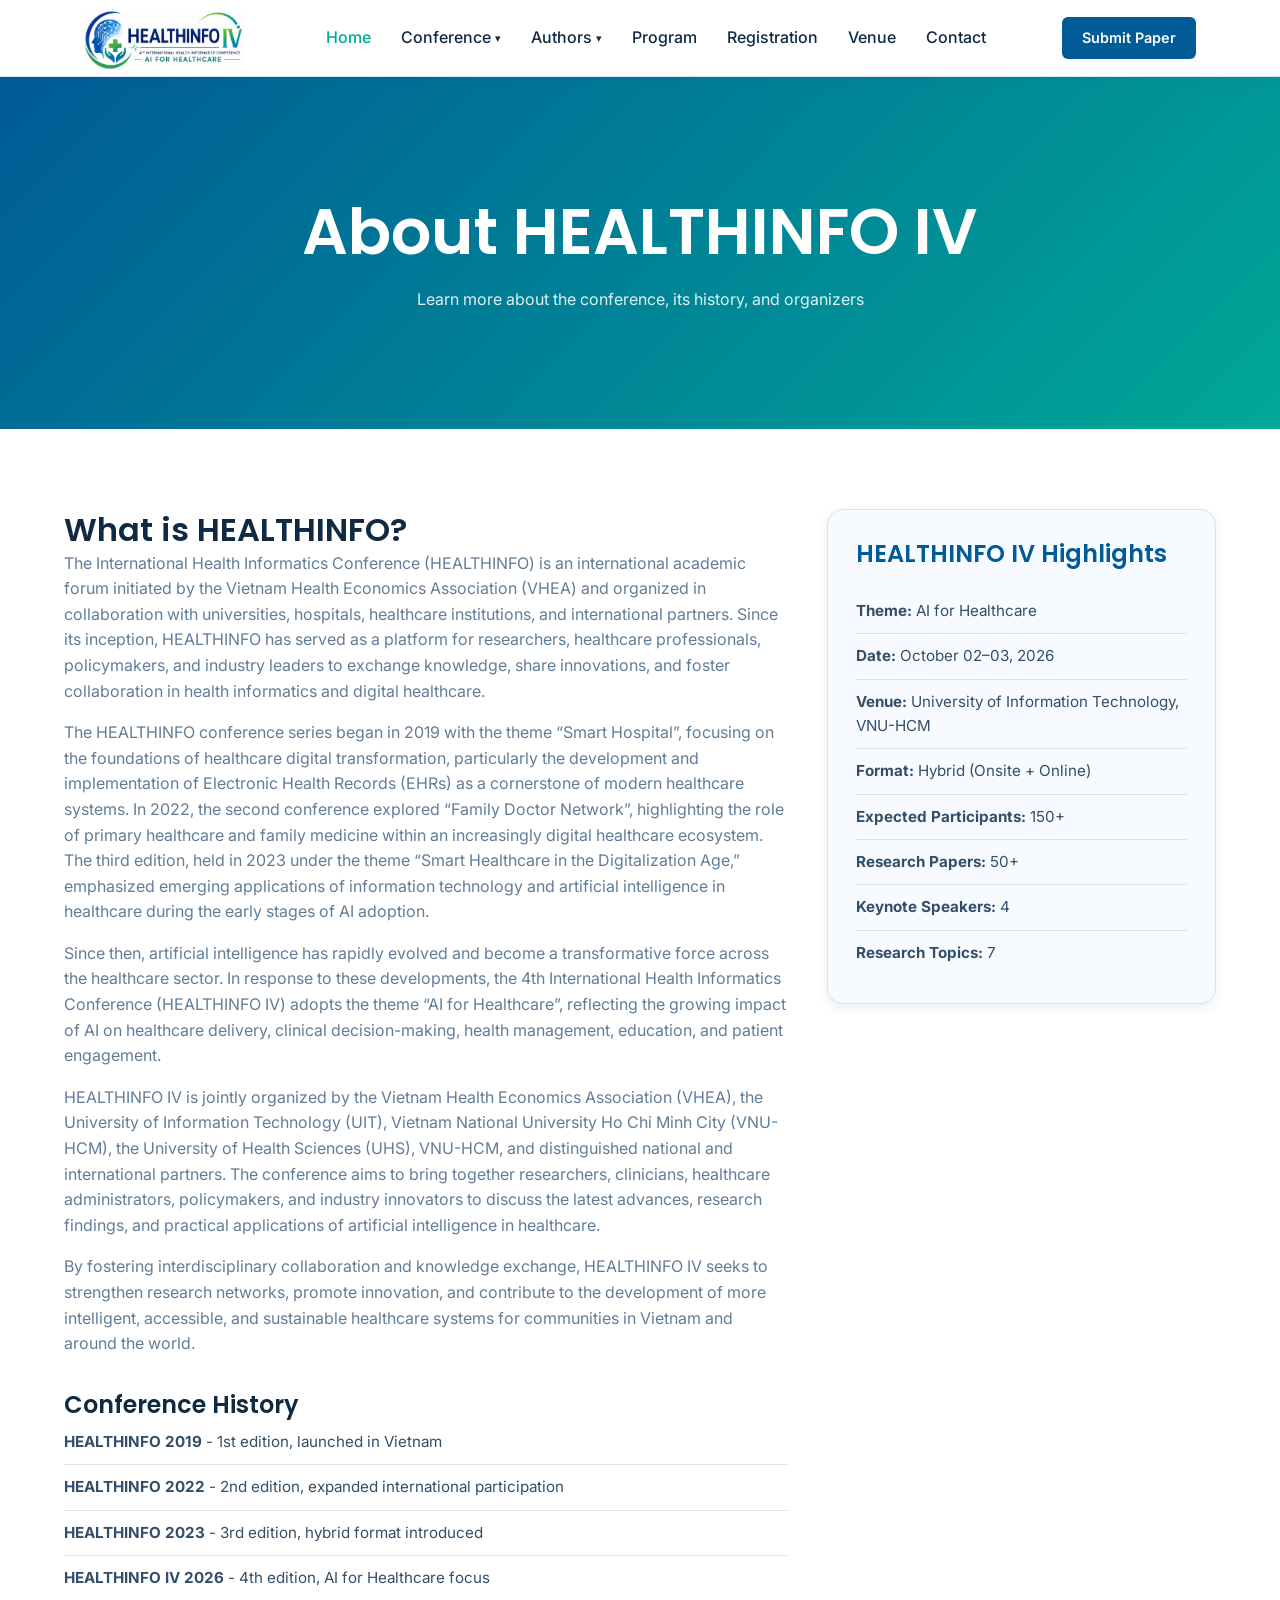
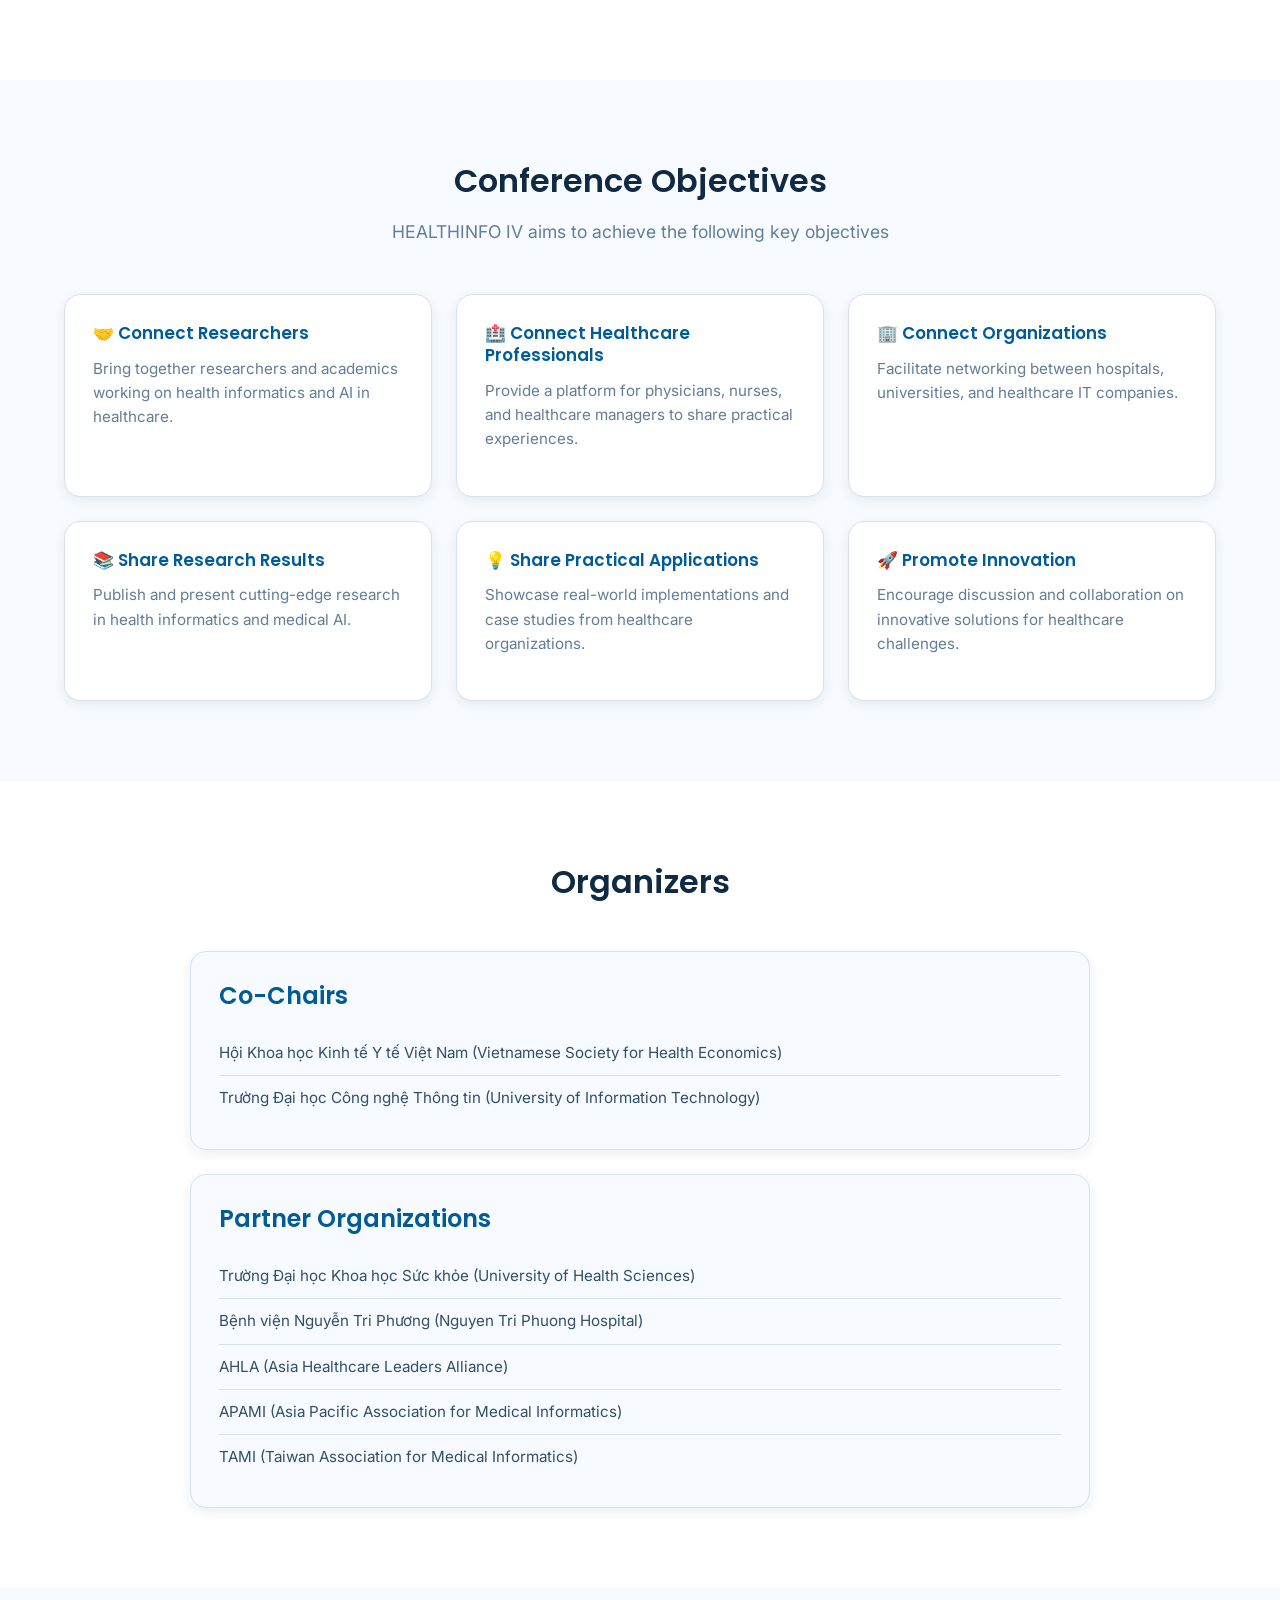
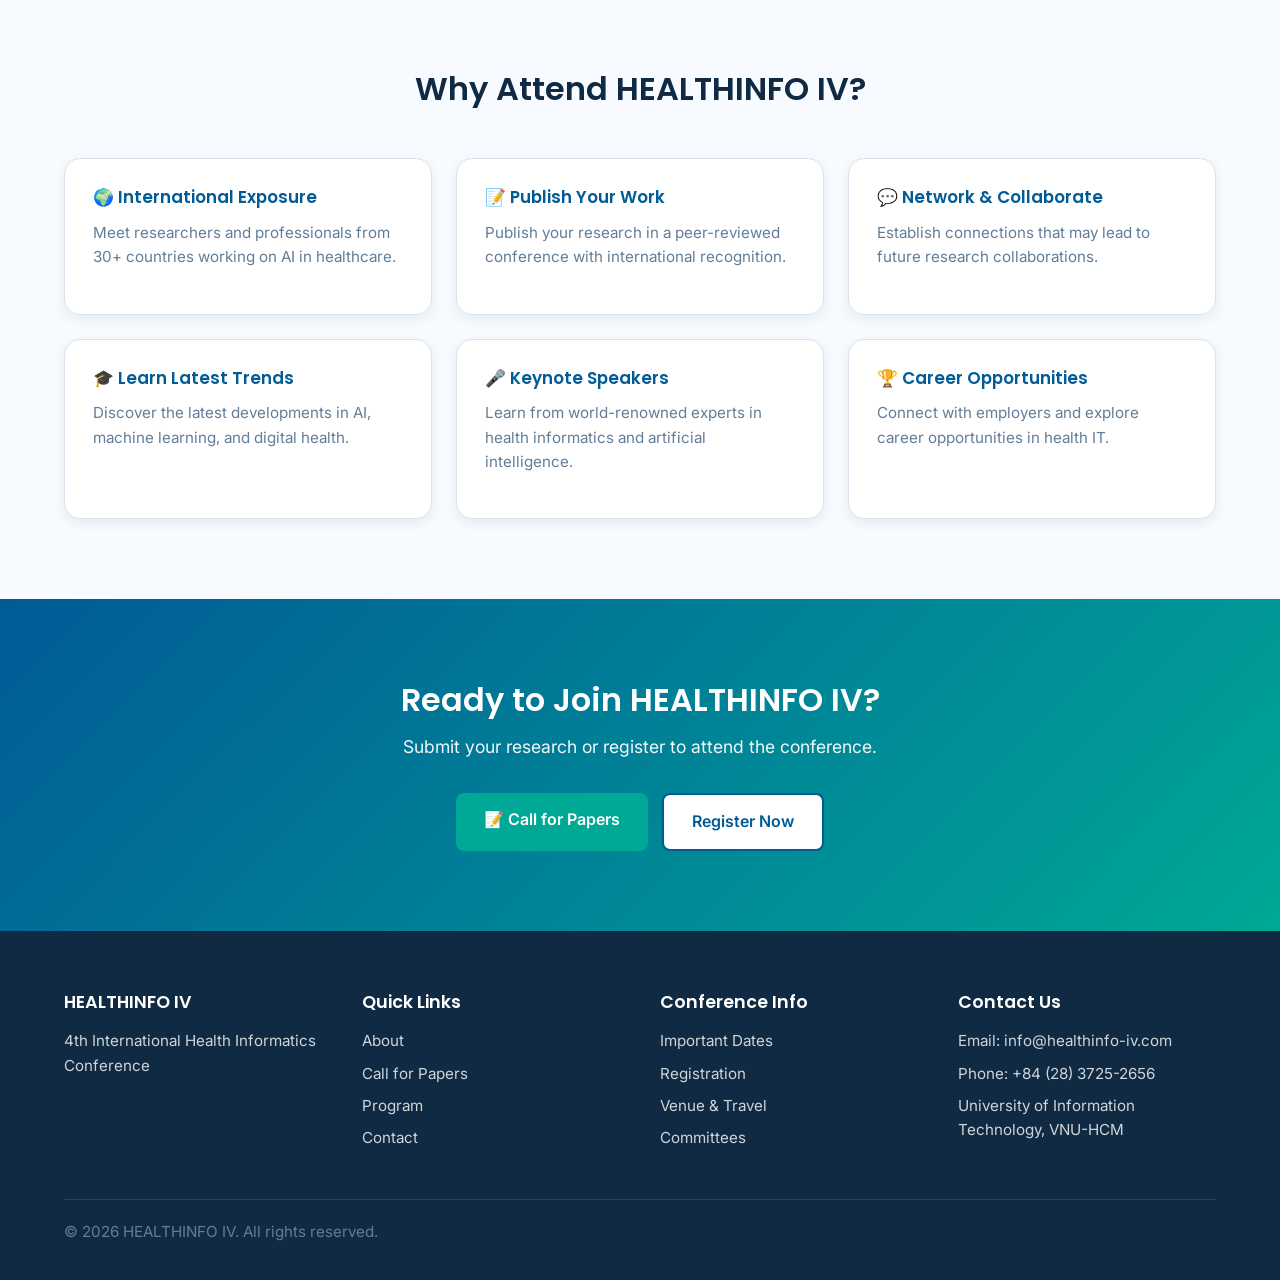
==== commit 28a9fc3b: "Update homepage content and conference information" ====
--- a/about.html
+++ b/about.html
@@ -64,7 +64,11 @@
       <div class="two-columns">
         <div>
           <h2>What is HEALTHINFO?</h2>
-          <p>HEALTHINFO is an international conference series focused on health informatics and digital transformation in healthcare. The series has been established to bring together leading researchers, healthcare professionals, academicians, and industry experts from around the world.</p>
+          <p>The International Health Informatics Conference (HEALTHINFO) is an international academic forum initiated by the Vietnam Health Economics Association (VHEA) and organized in collaboration with universities, hospitals, healthcare institutions, and international partners. Since its inception, HEALTHINFO has served as a platform for researchers, healthcare professionals, policymakers, and industry leaders to exchange knowledge, share innovations, and foster collaboration in health informatics and digital healthcare.</p>
+        <p>The HEALTHINFO conference series began in 2019 with the theme “Smart Hospital”, focusing on the foundations of healthcare digital transformation, particularly the development and implementation of Electronic Health Records (EHRs) as a cornerstone of modern healthcare systems. In 2022, the second conference explored “Family Doctor Network”, highlighting the role of primary healthcare and family medicine within an increasingly digital healthcare ecosystem. The third edition, held in 2023 under the theme “Smart Healthcare in the Digitalization Age,” emphasized emerging applications of information technology and artificial intelligence in healthcare during the early stages of AI adoption.</p>
+        <p>Since then, artificial intelligence has rapidly evolved and become a transformative force across the healthcare sector. In response to these developments, the 4th International Health Informatics Conference (HEALTHINFO IV) adopts the theme “AI for Healthcare”, reflecting the growing impact of AI on healthcare delivery, clinical decision-making, health management, education, and patient engagement.</p>
+        <p>HEALTHINFO IV is jointly organized by the Vietnam Health Economics Association (VHEA), the University of Information Technology (UIT), Vietnam National University Ho Chi Minh City (VNU-HCM), the University of Health Sciences (UHS), VNU-HCM, and distinguished national and international partners. The conference aims to bring together researchers, clinicians, healthcare administrators, policymakers, and industry innovators to discuss the latest advances, research findings, and practical applications of artificial intelligence in healthcare.</p>
+        <p>By fostering interdisciplinary collaboration and knowledge exchange, HEALTHINFO IV seeks to strengthen research networks, promote innovation, and contribute to the development of more intelligent, accessible, and sustainable healthcare systems for communities in Vietnam and around the world.</p>
 
           <h3 style="margin-top: 32px;">Conference History</h3>
           <ul class="overview-list">
@@ -143,7 +147,7 @@
 
       <div style="max-width: 900px; margin: 0 auto;">
         <div class="about-card" style="margin-bottom: 24px;">
-          <h3>Co-Chairs (Đồng chủ trì)</h3>
+          <h3>Co-Chairs</h3>
           <ul class="overview-list">
             <li>Hội Khoa học Kinh tế Y tế Việt Nam (Vietnamese Society for Health Economics)</li>
             <li>Trường Đại học Công nghệ Thông tin (University of Information Technology)</li>
@@ -151,7 +155,7 @@
         </div>
 
         <div class="about-card">
-          <h3>Partner Organizations (Đơn vị phối hợp)</h3>
+          <h3>Partner Organizations</h3>
           <ul class="overview-list">
             <li>Trường Đại học Khoa học Sức khỏe (University of Health Sciences)</li>
             <li>Bệnh viện Nguyễn Tri Phương (Nguyen Tri Phuong Hospital)</li>
--- a/assets/css/style.css
+++ b/assets/css/style.css
@@ -466,6 +466,10 @@
   margin: 0 0 20px;
 }
 
+.hero p {
+  color: rgba(255,255,255,0.88);
+}
+
 .hero-conf-name {
   display: block;
   font-size: 1.1rem;
@@ -1089,26 +1093,36 @@
 
 .speaker-avatar-wrap {
   position: relative;
-  height: 200px;
+  height: 220px;
   background: linear-gradient(135deg, #005b96 0%, #00a896 100%);
-  display: flex;
-  align-items: center;
-  justify-content: center;
+  overflow: hidden;
+}
+
+.speaker-avatar-wrap::after {
+  content: '';
+  position: absolute;
+  inset: 0;
+  background: linear-gradient(to top, rgba(0,91,150,0.55) 0%, transparent 60%);
+  opacity: 0;
+  transition: opacity 0.35s ease;
+  z-index: 1;
+}
+
+.speaker-avatar-wrap:hover::after {
+  opacity: 1;
 }
 
 .speaker-avatar {
-  width: 80px;
-  height: 80px;
-  border-radius: 50%;
-  background: rgba(255,255,255,0.2);
-  border: 3px solid rgba(255,255,255,0.4);
-  display: flex;
-  align-items: center;
-  justify-content: center;
-  font-family: 'Poppins', sans-serif;
-  font-size: 1.6rem;
-  font-weight: 700;
-  color: var(--white);
+  width: 100%;
+  height: 100%;
+  object-fit: cover;
+  object-position: center 20%;
+  display: block;
+  transition: transform 0.45s ease;
+}
+
+.speaker-avatar-wrap:hover .speaker-avatar {
+  transform: scale(1.07);
 }
 
 .speaker-country-flag {
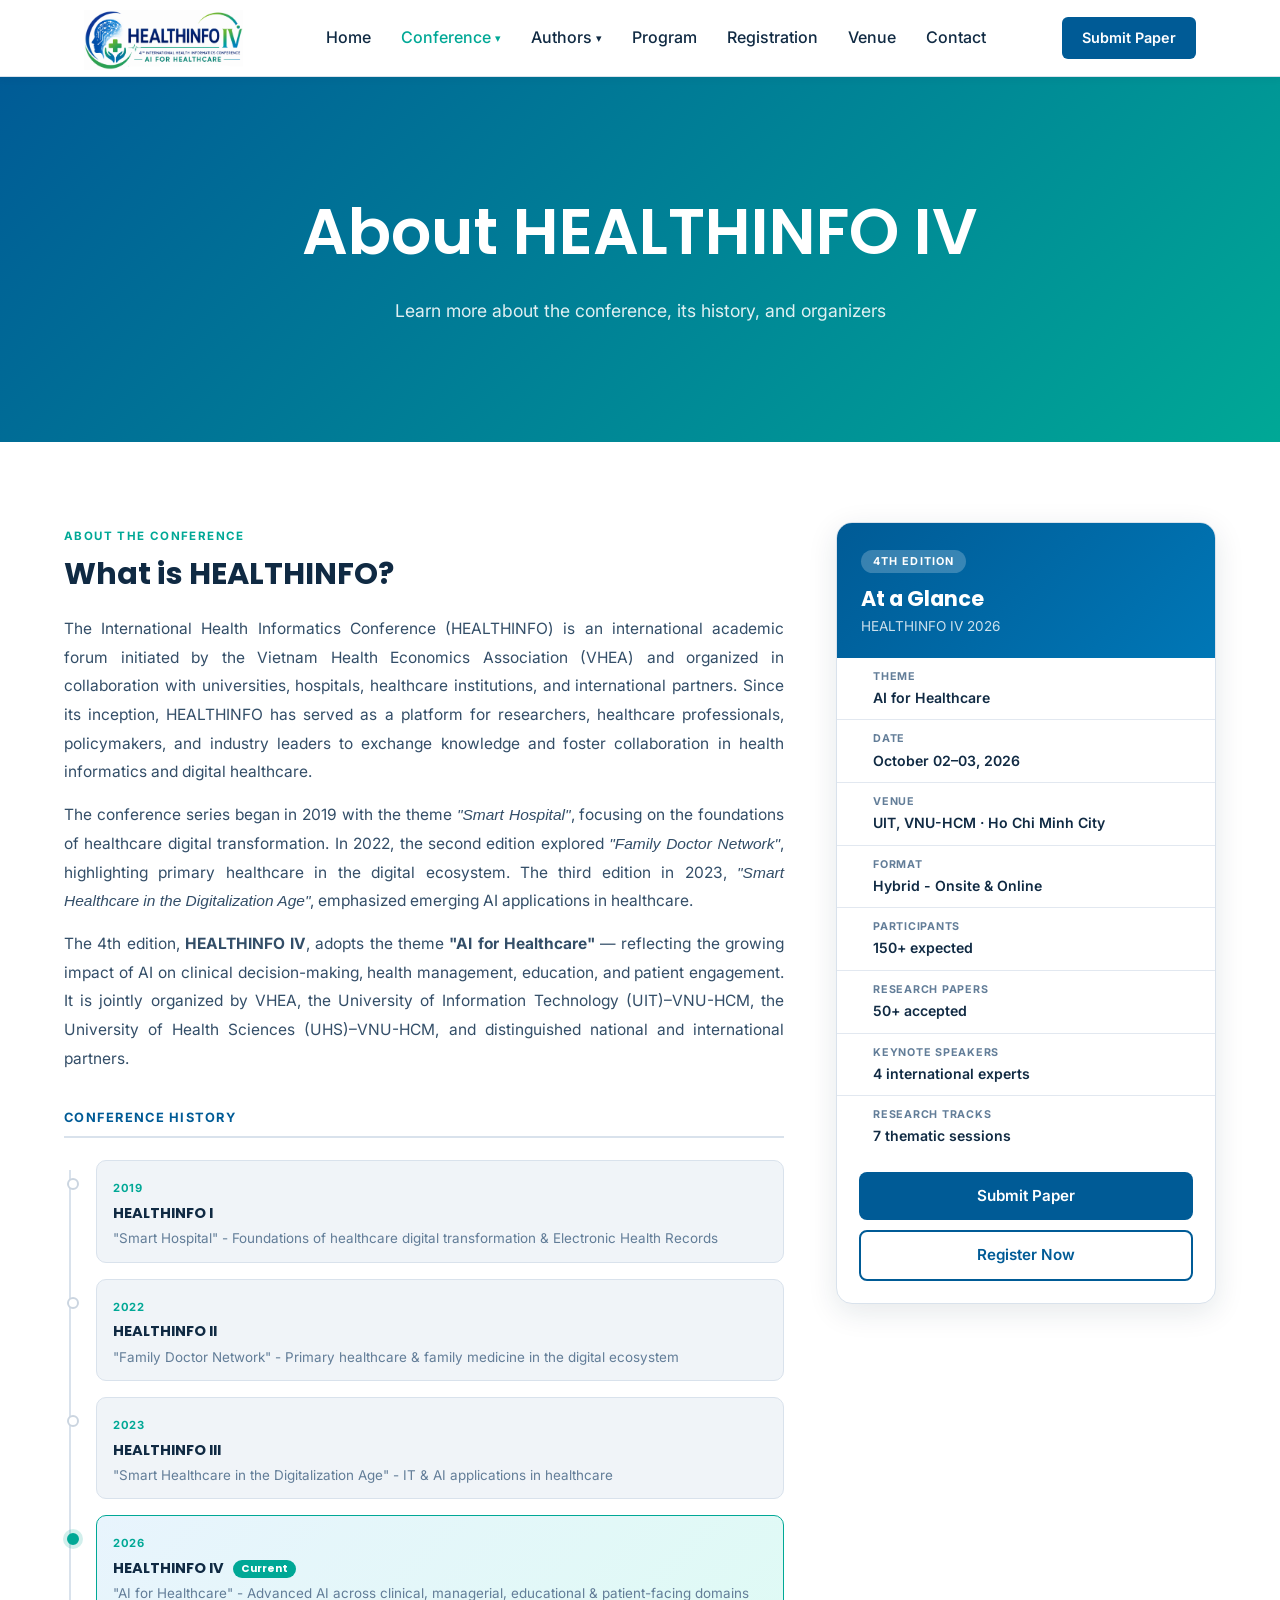
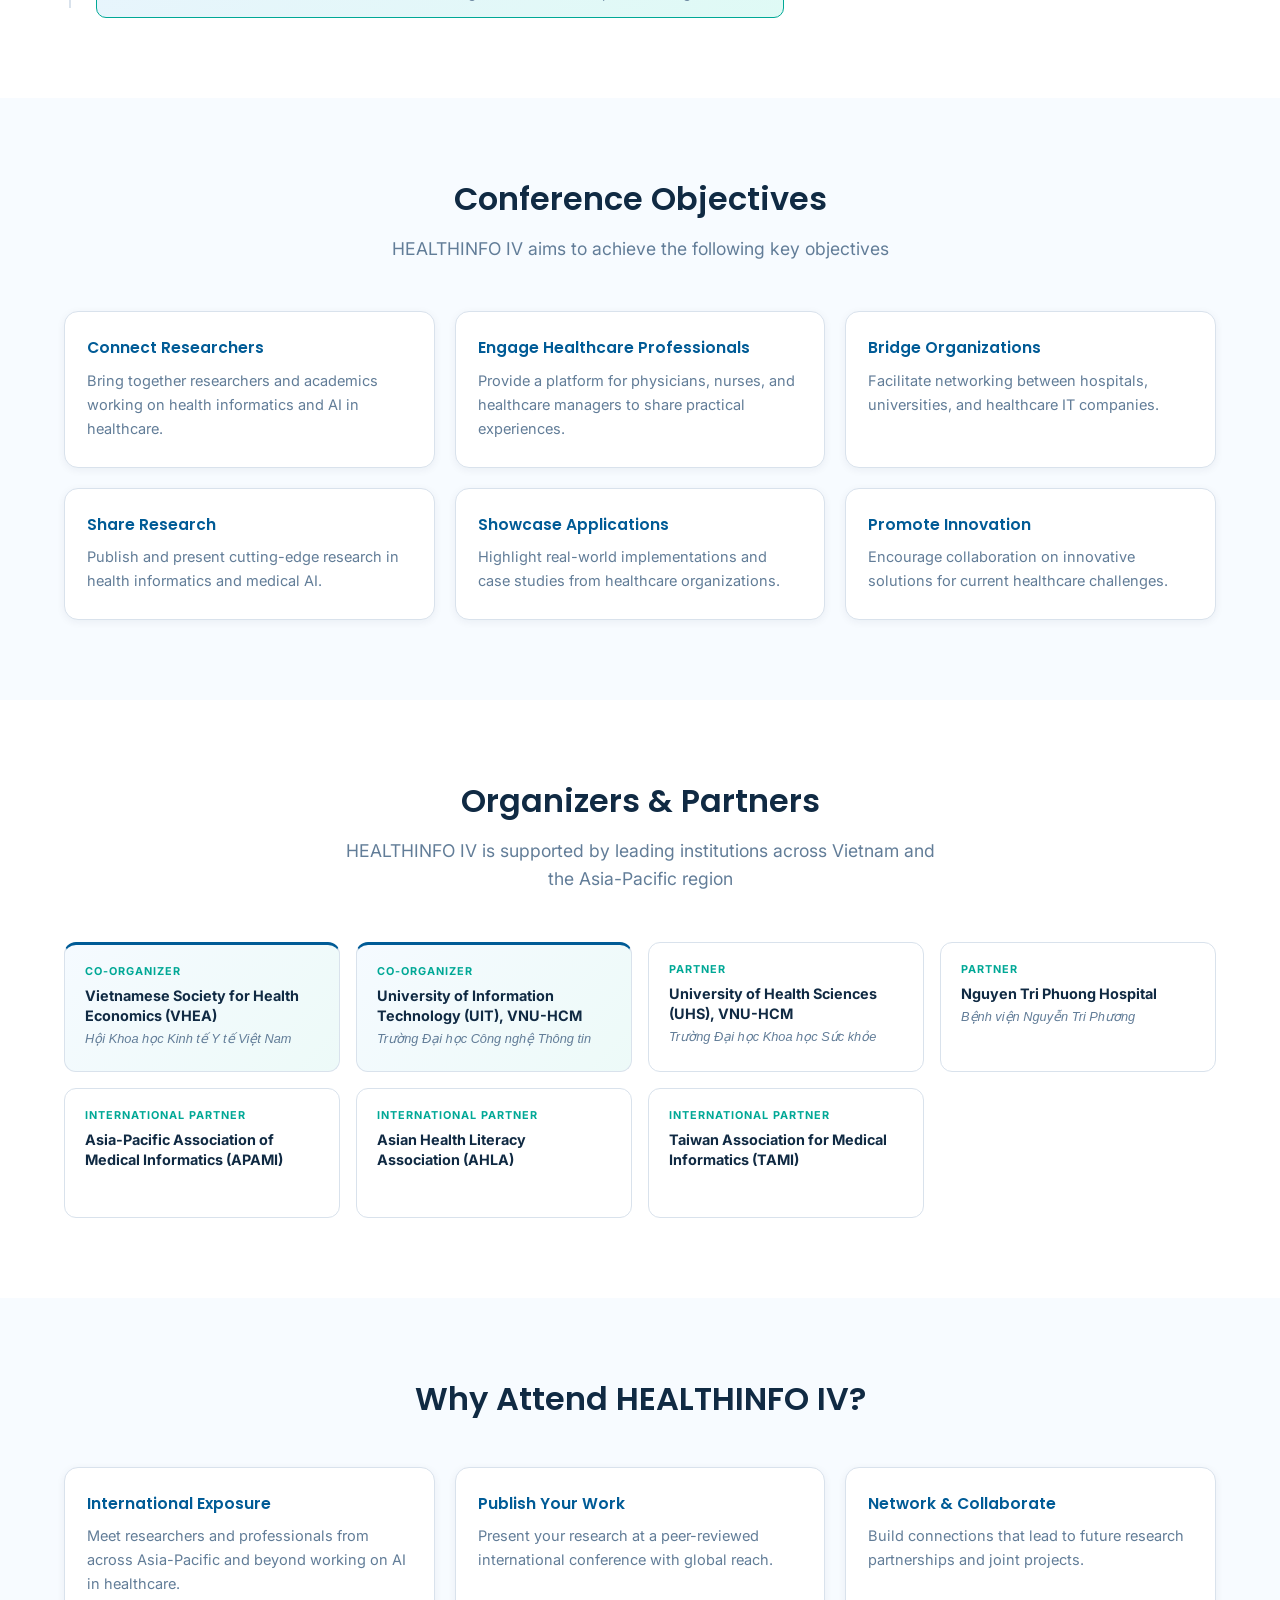
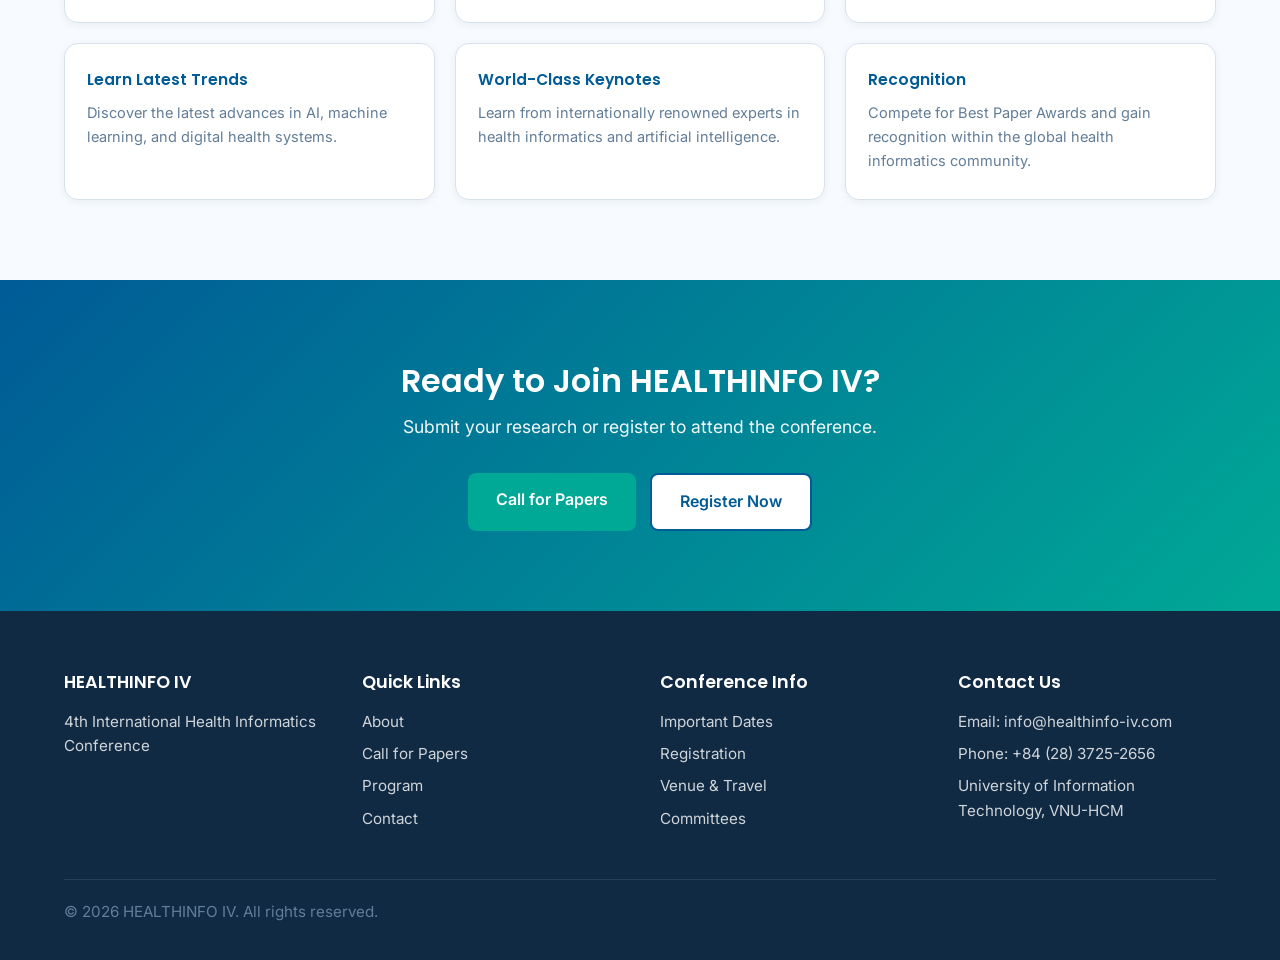
==== commit aa0d230a: "Update html" ====
--- a/about.html
+++ b/about.html
@@ -5,22 +5,21 @@
   <meta name="viewport" content="width=device-width, initial-scale=1.0">
   <title>About HEALTHINFO IV - International Health Informatics Conference</title>
   <link rel="stylesheet" href="assets/css/style.css">
+  <link rel="icon" type="image/png" href="public/img/favicon.png">
 </head>
 <body>
 
-<!-- Header -->
+  <!-- Header -->
   <header class="site-header" id="site-header">
     <div class="container header-wrapper">
       <a href="index.html" class="logo">
         <img src="public/img/logo-healthinfo.png" alt="HEALTHINFO IV Logo">
-        
       </a>
-
       <nav class="main-nav" id="main-nav">
         <ul>
-          <li><a href="index.html" class="nav-active">Home</a></li>
+          <li><a href="index.html">Home</a></li>
           <li class="has-dropdown">
-            <a href="#" class="dropdown-toggle">Conference <span class="arrow">▾</span></a>
+            <a href="#" class="dropdown-toggle nav-active">Conference <span class="arrow">▾</span></a>
             <ul class="dropdown">
               <li><a href="about.html">About</a></li>
               <li><a href="committees.html">Committees</a></li>
@@ -40,7 +39,6 @@
           <li><a href="contact.html">Contact</a></li>
         </ul>
       </nav>
-
       <div class="header-right">
         <a href="call-for-papers.html" class="btn nav-cta-btn">Submit Paper</a>
         <button class="menu-toggle" id="menu-toggle" aria-label="Toggle menu">
@@ -50,173 +48,240 @@
     </div>
   </header>
 
-  <!-- Page Title -->
-  <section class="hero" style="min-height: 300px; background: linear-gradient(135deg, #005b96 0%, #00a896 100%);">
+  <!-- Page Hero -->
+  <section class="hero" style="min-height:280px; background:linear-gradient(135deg,#005b96 0%,#00a896 100%);">
     <div class="container hero-content">
       <h1>About HEALTHINFO IV</h1>
-      <p>Learn more about the conference, its history, and organizers</p>
-    </div>
-  </section>
-
-  <!-- About Content -->
+      <p class="page-hero-sub">Learn more about the conference, its history, and organizers</p>
+    </div>
+  </section>
+
+  <!-- ── Main: intro + glance card ── -->
   <section class="section">
     <div class="container">
-      <div class="two-columns">
+      <div class="ab-grid">
+
+        <!-- Left -->
         <div>
-          <h2>What is HEALTHINFO?</h2>
-          <p>The International Health Informatics Conference (HEALTHINFO) is an international academic forum initiated by the Vietnam Health Economics Association (VHEA) and organized in collaboration with universities, hospitals, healthcare institutions, and international partners. Since its inception, HEALTHINFO has served as a platform for researchers, healthcare professionals, policymakers, and industry leaders to exchange knowledge, share innovations, and foster collaboration in health informatics and digital healthcare.</p>
-        <p>The HEALTHINFO conference series began in 2019 with the theme “Smart Hospital”, focusing on the foundations of healthcare digital transformation, particularly the development and implementation of Electronic Health Records (EHRs) as a cornerstone of modern healthcare systems. In 2022, the second conference explored “Family Doctor Network”, highlighting the role of primary healthcare and family medicine within an increasingly digital healthcare ecosystem. The third edition, held in 2023 under the theme “Smart Healthcare in the Digitalization Age,” emphasized emerging applications of information technology and artificial intelligence in healthcare during the early stages of AI adoption.</p>
-        <p>Since then, artificial intelligence has rapidly evolved and become a transformative force across the healthcare sector. In response to these developments, the 4th International Health Informatics Conference (HEALTHINFO IV) adopts the theme “AI for Healthcare”, reflecting the growing impact of AI on healthcare delivery, clinical decision-making, health management, education, and patient engagement.</p>
-        <p>HEALTHINFO IV is jointly organized by the Vietnam Health Economics Association (VHEA), the University of Information Technology (UIT), Vietnam National University Ho Chi Minh City (VNU-HCM), the University of Health Sciences (UHS), VNU-HCM, and distinguished national and international partners. The conference aims to bring together researchers, clinicians, healthcare administrators, policymakers, and industry innovators to discuss the latest advances, research findings, and practical applications of artificial intelligence in healthcare.</p>
-        <p>By fostering interdisciplinary collaboration and knowledge exchange, HEALTHINFO IV seeks to strengthen research networks, promote innovation, and contribute to the development of more intelligent, accessible, and sustainable healthcare systems for communities in Vietnam and around the world.</p>
-
-          <h3 style="margin-top: 32px;">Conference History</h3>
-          <ul class="overview-list">
-            <li><strong>HEALTHINFO 2019</strong> - 1st edition, launched in Vietnam</li>
-            <li><strong>HEALTHINFO 2022</strong> - 2nd edition, expanded international participation</li>
-            <li><strong>HEALTHINFO 2023</strong> - 3rd edition, hybrid format introduced</li>
-            <li><strong>HEALTHINFO IV 2026</strong> - 4th edition, AI for Healthcare focus</li>
+          <span class="ab-eyebrow">About the Conference</span>
+          <h2 class="ab-title">What is HEALTHINFO?</h2>
+          <div class="ab-body">
+            <p>The International Health Informatics Conference (HEALTHINFO) is an international academic forum initiated by the Vietnam Health Economics Association (VHEA) and organized in collaboration with universities, hospitals, healthcare institutions, and international partners. Since its inception, HEALTHINFO has served as a platform for researchers, healthcare professionals, policymakers, and industry leaders to exchange knowledge and foster collaboration in health informatics and digital healthcare.</p>
+            <p>The conference series began in 2019 with the theme <em>"Smart Hospital"</em>, focusing on the foundations of healthcare digital transformation. In 2022, the second edition explored <em>"Family Doctor Network"</em>, highlighting primary healthcare in the digital ecosystem. The third edition in 2023, <em>"Smart Healthcare in the Digitalization Age"</em>, emphasized emerging AI applications in healthcare.</p>
+            <p>The 4th edition, <strong>HEALTHINFO IV</strong>, adopts the theme <strong>"AI for Healthcare"</strong> — reflecting the growing impact of AI on clinical decision-making, health management, education, and patient engagement. It is jointly organized by VHEA, the University of Information Technology (UIT)&ndash;VNU-HCM, the University of Health Sciences (UHS)&ndash;VNU-HCM, and distinguished national and international partners.</p>
+          </div>
+
+          <h3 class="ab-hist-heading">Conference History</h3>
+          <div class="tl">
+            <div class="tl-item">
+              <div class="tl-dot"></div>
+              <div class="tl-box">
+                <span class="tl-year">2019</span>
+                <strong>HEALTHINFO I</strong>
+                <p>"Smart Hospital" - Foundations of healthcare digital transformation &amp; Electronic Health Records</p>
+              </div>
+            </div>
+            <div class="tl-item">
+              <div class="tl-dot"></div>
+              <div class="tl-box">
+                <span class="tl-year">2022</span>
+                <strong>HEALTHINFO II</strong>
+                <p>"Family Doctor Network" - Primary healthcare &amp; family medicine in the digital ecosystem</p>
+              </div>
+            </div>
+            <div class="tl-item">
+              <div class="tl-dot"></div>
+              <div class="tl-box">
+                <span class="tl-year">2023</span>
+                <strong>HEALTHINFO III</strong>
+                <p>"Smart Healthcare in the Digitalization Age" - IT &amp; AI applications in healthcare</p>
+              </div>
+            </div>
+            <div class="tl-item is-current">
+              <div class="tl-dot"></div>
+              <div class="tl-box">
+                <span class="tl-year">2026</span>
+                <strong>HEALTHINFO IV <span class="tl-badge">Current</span></strong>
+                <p>"AI for Healthcare" - Advanced AI across clinical, managerial, educational &amp; patient-facing domains</p>
+              </div>
+            </div>
+          </div>
+        </div>
+
+        <!-- Right: At a Glance -->
+        <div class="gc">
+          <div class="gc-head">
+            <span class="gc-badge">4th Edition</span>
+            <h3>At a Glance</h3>
+            <p>HEALTHINFO IV 2026</p>
+          </div>
+          <ul class="gc-rows">
+            <li>
+              <span class="gc-icon"></span>
+              <div class="gc-info"><span class="gc-label">Theme</span><span class="gc-value">AI for Healthcare</span></div>
+            </li>
+            <li>
+              <span class="gc-icon"></span>
+              <div class="gc-info"><span class="gc-label">Date</span><span class="gc-value">October 02&ndash;03, 2026</span></div>
+            </li>
+            <li>
+              <span class="gc-icon"></span>
+              <div class="gc-info"><span class="gc-label">Venue</span><span class="gc-value">UIT, VNU-HCM &middot; Ho Chi Minh City</span></div>
+            </li>
+            <li>
+              <span class="gc-icon"></span>
+              <div class="gc-info"><span class="gc-label">Format</span><span class="gc-value">Hybrid - Onsite &amp; Online</span></div>
+            </li>
+            <li>
+              <span class="gc-icon"></span>
+              <div class="gc-info"><span class="gc-label">Participants</span><span class="gc-value">150+ expected</span></div>
+            </li>
+            <li>
+              <span class="gc-icon"></span>
+              <div class="gc-info"><span class="gc-label">Research Papers</span><span class="gc-value">50+ accepted</span></div>
+            </li>
+            <li>
+              <span class="gc-icon"></span>
+              <div class="gc-info"><span class="gc-label">Keynote Speakers</span><span class="gc-value">4 international experts</span></div>
+            </li>
+            <li>
+              <span class="gc-icon"></span>
+              <div class="gc-info"><span class="gc-label">Research Tracks</span><span class="gc-value">7 thematic sessions</span></div>
+            </li>
           </ul>
-        </div>
-
-        <div class="about-card">
-          <h3>HEALTHINFO IV Highlights</h3>
-          <ul class="overview-list">
-            <li><strong>Theme:</strong> AI for Healthcare</li>
-            <li><strong>Date:</strong> October 02–03, 2026</li>
-            <li><strong>Venue:</strong> University of Information Technology, VNU-HCM</li>
-            <li><strong>Format:</strong> Hybrid (Onsite + Online)</li>
-            <li><strong>Expected Participants:</strong> 150+</li>
-            <li><strong>Research Papers:</strong> 50+</li>
-            <li><strong>Keynote Speakers:</strong> 4</li>
-            <li><strong>Research Topics:</strong> 7</li>
-          </ul>
-        </div>
-      </div>
-    </div>
-  </section>
-
-  <!-- Conference Objectives -->
-  <section class="section" style="background: var(--light-color);">
+          <div class="gc-foot">
+            <a href="call-for-papers.html" class="gc-btn-primary">Submit Paper</a>
+            <a href="registration.html" class="gc-btn-outline">Register Now</a>
+          </div>
+        </div>
+
+      </div>
+    </div>
+  </section>
+
+  <!-- ── Conference Objectives ── -->
+  <section class="section bg-light">
     <div class="container">
       <div class="section-title">
         <h2>Conference Objectives</h2>
         <p>HEALTHINFO IV aims to achieve the following key objectives</p>
       </div>
-
-      <div class="topics-grid">
-        <div class="topic-card">
-          <h3>🤝 Connect Researchers</h3>
+      <div class="feat-grid">
+        <div class="feat-card">
+          <h3>Connect Researchers</h3>
           <p>Bring together researchers and academics working on health informatics and AI in healthcare.</p>
         </div>
-
-        <div class="topic-card">
-          <h3>🏥 Connect Healthcare Professionals</h3>
+        <div class="feat-card">
+          <h3>Engage Healthcare Professionals</h3>
           <p>Provide a platform for physicians, nurses, and healthcare managers to share practical experiences.</p>
         </div>
-
-        <div class="topic-card">
-          <h3>🏢 Connect Organizations</h3>
+        <div class="feat-card">
+          <h3>Bridge Organizations</h3>
           <p>Facilitate networking between hospitals, universities, and healthcare IT companies.</p>
         </div>
-
-        <div class="topic-card">
-          <h3>📚 Share Research Results</h3>
+        <div class="feat-card">
+          <h3>Share Research</h3>
           <p>Publish and present cutting-edge research in health informatics and medical AI.</p>
         </div>
-
-        <div class="topic-card">
-          <h3>💡 Share Practical Applications</h3>
-          <p>Showcase real-world implementations and case studies from healthcare organizations.</p>
-        </div>
-
-        <div class="topic-card">
-          <h3>🚀 Promote Innovation</h3>
-          <p>Encourage discussion and collaboration on innovative solutions for healthcare challenges.</p>
-        </div>
-      </div>
-    </div>
-  </section>
-
-  <!-- Organizers -->
+        <div class="feat-card">
+          <h3>Showcase Applications</h3>
+          <p>Highlight real-world implementations and case studies from healthcare organizations.</p>
+        </div>
+        <div class="feat-card">
+          <h3>Promote Innovation</h3>
+          <p>Encourage collaboration on innovative solutions for current healthcare challenges.</p>
+        </div>
+      </div>
+    </div>
+  </section>
+
+  <!-- ── Organizers & Partners ── -->
   <section class="section">
     <div class="container">
       <div class="section-title">
-        <h2>Organizers</h2>
-      </div>
-
-      <div style="max-width: 900px; margin: 0 auto;">
-        <div class="about-card" style="margin-bottom: 24px;">
-          <h3>Co-Chairs</h3>
-          <ul class="overview-list">
-            <li>Hội Khoa học Kinh tế Y tế Việt Nam (Vietnamese Society for Health Economics)</li>
-            <li>Trường Đại học Công nghệ Thông tin (University of Information Technology)</li>
-          </ul>
-        </div>
-
-        <div class="about-card">
-          <h3>Partner Organizations</h3>
-          <ul class="overview-list">
-            <li>Trường Đại học Khoa học Sức khỏe (University of Health Sciences)</li>
-            <li>Bệnh viện Nguyễn Tri Phương (Nguyen Tri Phuong Hospital)</li>
-            <li>AHLA (Asia Healthcare Leaders Alliance)</li>
-            <li>APAMI (Asia Pacific Association for Medical Informatics)</li>
-            <li>TAMI (Taiwan Association for Medical Informatics)</li>
-          </ul>
-        </div>
-      </div>
-    </div>
-  </section>
-
-  <!-- Why Attend -->
-  <section class="section" style="background: var(--light-color);">
+        <h2>Organizers &amp; Partners</h2>
+        <p>HEALTHINFO IV is supported by leading institutions across Vietnam and the Asia-Pacific region</p>
+      </div>
+      <div class="about-org-grid">
+        <div class="org-card is-main">
+          <div class="org-role">Co-organizer</div>
+          <strong>Vietnamese Society for Health Economics (VHEA)</strong>
+          <span>Hội Khoa học Kinh tế Y tế Việt Nam</span>
+        </div>
+        <div class="org-card is-main">
+          <div class="org-role">Co-organizer</div>
+          <strong>University of Information Technology (UIT), VNU-HCM</strong>
+          <span>Trường Đại học Công nghệ Thông tin</span>
+        </div>
+        <div class="org-card">
+          <div class="org-role">Partner</div>
+          <strong>University of Health Sciences (UHS), VNU-HCM</strong>
+          <span>Trường Đại học Khoa học Sức khỏe</span>
+        </div>
+        <div class="org-card">
+          <div class="org-role">Partner</div>
+          <strong>Nguyen Tri Phuong Hospital</strong>
+          <span>Bệnh viện Nguyễn Tri Phương</span>
+        </div>
+        <div class="org-card">
+          <div class="org-role">International Partner</div>
+          <strong>Asia-Pacific Association of Medical Informatics (APAMI)</strong>
+        </div>
+        <div class="org-card">
+          <div class="org-role">International Partner</div>
+          <strong>Asian Health Literacy Association (AHLA)</strong>
+        </div>
+        <div class="org-card">
+          <div class="org-role">International Partner</div>
+          <strong>Taiwan Association for Medical Informatics (TAMI)</strong>
+        </div>
+      </div>
+    </div>
+  </section>
+
+  <!-- ── Why Attend ── -->
+  <section class="section bg-light">
     <div class="container">
       <div class="section-title">
         <h2>Why Attend HEALTHINFO IV?</h2>
       </div>
-
-      <div class="topics-grid">
-        <div class="topic-card">
-          <h3>🌍 International Exposure</h3>
-          <p>Meet researchers and professionals from 30+ countries working on AI in healthcare.</p>
-        </div>
-
-        <div class="topic-card">
-          <h3>📝 Publish Your Work</h3>
-          <p>Publish your research in a peer-reviewed conference with international recognition.</p>
-        </div>
-
-        <div class="topic-card">
-          <h3>💬 Network & Collaborate</h3>
-          <p>Establish connections that may lead to future research collaborations.</p>
-        </div>
-
-        <div class="topic-card">
-          <h3>🎓 Learn Latest Trends</h3>
-          <p>Discover the latest developments in AI, machine learning, and digital health.</p>
-        </div>
-
-        <div class="topic-card">
-          <h3>🎤 Keynote Speakers</h3>
-          <p>Learn from world-renowned experts in health informatics and artificial intelligence.</p>
-        </div>
-
-        <div class="topic-card">
-          <h3>🏆 Career Opportunities</h3>
-          <p>Connect with employers and explore career opportunities in health IT.</p>
-        </div>
-      </div>
-    </div>
-  </section>
-
-  <!-- CTA -->
+      <div class="feat-grid">
+        <div class="feat-card">
+          <h3>International Exposure</h3>
+          <p>Meet researchers and professionals from across Asia-Pacific and beyond working on AI in healthcare.</p>
+        </div>
+        <div class="feat-card">
+          <h3>Publish Your Work</h3>
+          <p>Present your research at a peer-reviewed international conference with global reach.</p>
+        </div>
+        <div class="feat-card">
+          <h3>Network &amp; Collaborate</h3>
+          <p>Build connections that lead to future research partnerships and joint projects.</p>
+        </div>
+        <div class="feat-card">
+          <h3>Learn Latest Trends</h3>
+          <p>Discover the latest advances in AI, machine learning, and digital health systems.</p>
+        </div>
+        <div class="feat-card">
+          <h3>World-Class Keynotes</h3>
+          <p>Learn from internationally renowned experts in health informatics and artificial intelligence.</p>
+        </div>
+        <div class="feat-card">
+          <h3>Recognition</h3>
+          <p>Compete for Best Paper Awards and gain recognition within the global health informatics community.</p>
+        </div>
+      </div>
+    </div>
+  </section>
+
+  <!-- ── CTA ── -->
   <section class="section cta-section">
     <div class="container">
       <div class="cta-content">
         <h2>Ready to Join HEALTHINFO IV?</h2>
         <p>Submit your research or register to attend the conference.</p>
         <div class="hero-actions">
-          <a href="call-for-papers.html" class="btn primary-btn">📝 Call for Papers</a>
+          <a href="call-for-papers.html" class="btn primary-btn">Call for Papers</a>
           <a href="registration.html" class="btn secondary-btn">Register Now</a>
         </div>
       </div>
@@ -231,7 +296,6 @@
           <h4>HEALTHINFO IV</h4>
           <p>4th International Health Informatics Conference</p>
         </div>
-
         <div class="footer-col">
           <h4>Quick Links</h4>
           <ul>
@@ -241,17 +305,15 @@
             <li><a href="contact.html">Contact</a></li>
           </ul>
         </div>
-
         <div class="footer-col">
           <h4>Conference Info</h4>
           <ul>
             <li><a href="important-dates.html">Important Dates</a></li>
             <li><a href="registration.html">Registration</a></li>
-            <li><a href="venue.html">Venue & Travel</a></li>
+            <li><a href="venue.html">Venue &amp; Travel</a></li>
             <li><a href="committees.html">Committees</a></li>
           </ul>
         </div>
-
         <div class="footer-col">
           <h4>Contact Us</h4>
           <p>Email: info@healthinfo-iv.com</p>
@@ -259,7 +321,6 @@
           <p>University of Information Technology, VNU-HCM</p>
         </div>
       </div>
-
       <div class="footer-bottom">
         <p>&copy; 2026 HEALTHINFO IV. All rights reserved.</p>
       </div>
--- a/assets/css/style.css
+++ b/assets/css/style.css
@@ -721,6 +721,10 @@
   padding: 36px 24px;
   text-align: center;
   position: relative;
+  display: flex;
+  flex-direction: column;
+  align-items: center;
+  justify-content: center;
 }
 
 .stat-divider {
@@ -728,6 +732,12 @@
   background: rgba(255,255,255,0.1);
   align-self: stretch;
   margin: 20px 0;
+}
+
+.stat-num-row {
+  display: flex;
+  align-items: baseline;
+  gap: 1px;
 }
 
 .stat-number {
@@ -898,6 +908,10 @@
   width: 100%;
 }
 
+.about-card p {
+  text-align: justify;
+}
+
 .about-card {
   background: var(--light-color);
   border: 1px solid var(--border-color);
@@ -1131,6 +1145,10 @@
   right: 12px;
   font-size: 1.4rem;
   filter: drop-shadow(0 2px 4px rgba(0,0,0,0.3));
+}
+
+.speaker-details p {
+  text-align: left;
 }
 
 .speaker-body {
@@ -1205,18 +1223,30 @@
 .topic-icon-wrap {
   width: 52px;
   height: 52px;
-  background: var(--light-color);
+  background: linear-gradient(135deg, #e8f4fd 0%, #e0f7f4 100%);
   border-radius: 12px;
   display: flex;
   align-items: center;
   justify-content: center;
   margin-bottom: 14px;
-  font-size: 1.6rem;
+  color: var(--primary-color);
   transition: all 0.3s ease;
+}
+
+.topic-icon-wrap svg {
+  width: 26px;
+  height: 26px;
+  stroke: currentColor;
+  fill: none;
+  stroke-width: 2;
+  stroke-linecap: round;
+  stroke-linejoin: round;
+  transition: stroke 0.3s ease;
 }
 
 .topic-card:hover .topic-icon-wrap {
   background: linear-gradient(135deg, #005b96, #00a896);
+  color: #fff;
 }
 
 /* ============================================================
@@ -1273,6 +1303,7 @@
   color: var(--text-light);
   line-height: 1.4;
   margin: 0;
+  text-align: center;
 }
 
 .org-item small {
@@ -1443,6 +1474,7 @@
   opacity: 0;
   transform: translateY(28px);
   transition: opacity 0.65s ease, transform 0.65s ease;
+  text-align: justify;
 }
 
 .reveal-up.revealed {
@@ -1470,6 +1502,664 @@
   color: var(--secondary-color);
   font-weight: 600;
   font-size: 0.95rem;
+}
+
+/* ============================================================
+   PROGRAM PAGE
+   ============================================================ */
+.program-day {
+  margin-bottom: 56px;
+}
+
+.program-day > h2 {
+  font-size: 1.5rem;
+  color: var(--primary-color);
+  padding: 14px 24px;
+  background: linear-gradient(135deg, #e8f4fd 0%, #e0f7f4 100%);
+  border-left: 5px solid var(--secondary-color);
+  border-radius: 8px;
+  margin-bottom: 28px;
+}
+
+.program-day h3.session-block-title {
+  font-size: 1rem;
+  font-weight: 600;
+  color: var(--dark-color);
+  text-transform: uppercase;
+  letter-spacing: 0.06em;
+  margin-bottom: 16px;
+  padding-bottom: 8px;
+  border-bottom: 2px solid var(--border-color);
+}
+
+/* Program Table */
+.program-table {
+  width: 100%;
+  border-collapse: collapse;
+  border-radius: 12px;
+  overflow: hidden;
+  box-shadow: 0 4px 20px rgba(16,42,67,0.08);
+  font-size: 0.95rem;
+}
+
+.program-table thead tr {
+  background: linear-gradient(135deg, var(--primary-color) 0%, #007ab8 100%);
+  color: var(--white);
+}
+
+.program-table thead th {
+  padding: 14px 20px;
+  text-align: left;
+  font-weight: 600;
+  font-size: 0.88rem;
+  letter-spacing: 0.05em;
+  text-transform: uppercase;
+}
+
+.program-table thead th:first-child { width: 160px; }
+
+.program-table tbody tr {
+  border-bottom: 1px solid var(--border-color);
+  transition: background 0.2s ease;
+}
+
+.program-table tbody tr:nth-child(even) {
+  background: var(--gray-100);
+}
+
+.program-table tbody tr:last-child {
+  border-bottom: none;
+}
+
+.program-table tbody tr:hover {
+  background: #e8f4fd;
+}
+
+.program-table td {
+  padding: 14px 20px;
+  color: var(--text-color);
+  vertical-align: middle;
+}
+
+.program-table td:first-child {
+  font-family: 'Poppins', sans-serif;
+  font-weight: 600;
+  color: var(--primary-color);
+  white-space: nowrap;
+  font-size: 0.88rem;
+}
+
+.program-table td:last-child {
+  font-size: 0.88rem;
+  color: var(--text-light);
+}
+
+/* Break & special rows */
+.program-table tr.row-special td {
+  background: linear-gradient(90deg, #fff8e1 0%, #fffde7 100%);
+  color: var(--dark-color);
+  font-weight: 600;
+  text-align: center;
+  font-size: 0.92rem;
+  padding: 12px 20px;
+  border-top: 2px dashed #f59e0b;
+  border-bottom: 2px dashed #f59e0b;
+}
+
+.program-table tr.row-gala td {
+  background: linear-gradient(90deg, #f0fdf4 0%, #e8fff8 100%);
+  color: var(--dark-color);
+  font-weight: 600;
+}
+
+/* Session grid for Day 2 */
+.session-grid {
+  display: grid;
+  grid-template-columns: repeat(2, 1fr);
+  gap: 20px;
+  margin-bottom: 0;
+}
+
+.session-card {
+  background: var(--white);
+  border: 1px solid var(--border-color);
+  border-radius: 12px;
+  padding: 22px 24px;
+  box-shadow: 0 2px 10px rgba(16,42,67,0.06);
+  transition: all 0.3s ease;
+  border-top: 3px solid var(--secondary-color);
+}
+
+.session-card:hover {
+  transform: translateY(-3px);
+  box-shadow: 0 8px 24px rgba(0,91,150,0.12);
+  border-top-color: var(--primary-color);
+}
+
+.session-card h3 {
+  font-size: 1rem;
+  color: var(--primary-color);
+  margin-bottom: 10px;
+}
+
+.session-card .session-meta {
+  display: flex;
+  flex-direction: column;
+  gap: 4px;
+  font-size: 0.88rem;
+  color: var(--text-light);
+  margin-bottom: 10px;
+}
+
+.session-card .session-meta span {
+  display: flex;
+  gap: 6px;
+}
+
+.session-card .session-meta strong {
+  color: var(--text-color);
+  min-width: 48px;
+}
+
+.session-card .session-desc {
+  font-size: 0.85rem;
+  color: var(--text-light);
+  line-height: 1.5;
+  margin: 0;
+  padding-top: 10px;
+  border-top: 1px solid var(--border-color);
+}
+
+/* Break banner */
+.program-break {
+  display: flex;
+  align-items: center;
+  justify-content: center;
+  gap: 12px;
+  padding: 16px 28px;
+  background: linear-gradient(90deg, #fff8e1, #fffde7);
+  border: 1.5px dashed #f59e0b;
+  border-radius: 10px;
+  margin: 28px 0;
+  font-weight: 600;
+  color: var(--dark-color);
+  font-size: 0.95rem;
+}
+
+.program-break .break-time {
+  color: #b45309;
+  font-family: 'Poppins', sans-serif;
+}
+
+/* Closing banner */
+.program-closing {
+  display: flex;
+  align-items: center;
+  justify-content: center;
+  gap: 16px;
+  flex-direction: column;
+  padding: 24px 28px;
+  background: linear-gradient(135deg, #e8f4fd, #e0f7f4);
+  border: 1.5px solid var(--secondary-color);
+  border-radius: 12px;
+  margin-top: 28px;
+  text-align: center;
+}
+
+.program-closing .closing-time {
+  font-family: 'Poppins', sans-serif;
+  font-weight: 700;
+  font-size: 1.05rem;
+  color: var(--primary-color);
+}
+
+.program-closing .closing-desc {
+  font-size: 0.9rem;
+  color: var(--text-light);
+  margin: 0;
+}
+
+/* ============================================================
+   ABOUT PAGE
+   ============================================================ */
+
+/* Hero subtitle */
+.page-hero-sub {
+  color: rgba(255,255,255,0.88);
+  font-size: 1.1rem;
+  margin-top: 10px;
+}
+
+/* Two-column intro layout */
+.ab-grid {
+  display: grid;
+  grid-template-columns: 1fr 380px;
+  gap: 52px;
+  align-items: start;
+}
+
+.ab-eyebrow {
+  display: inline-block;
+  font-family: 'Inter', sans-serif;
+  font-size: 0.72rem;
+  font-weight: 700;
+  letter-spacing: 0.12em;
+  text-transform: uppercase;
+  color: #00a896;
+  margin-bottom: 10px;
+}
+
+.ab-title {
+  font-family: 'Poppins', sans-serif;
+  font-size: 1.9rem;
+  font-weight: 700;
+  color: #102a43;
+  line-height: 1.25;
+  margin: 0 0 22px;
+}
+
+.ab-body p {
+  font-size: 0.97rem;
+  line-height: 1.85;
+  color: #334e68;
+  margin-bottom: 14px;
+  text-align: justify;
+}
+
+.ab-body p:last-child { margin-bottom: 0; }
+
+.ab-hist-heading {
+  font-family: 'Inter', sans-serif;
+  font-size: 0.8rem;
+  font-weight: 700;
+  text-transform: uppercase;
+  letter-spacing: 0.1em;
+  color: #005b96;
+  border-bottom: 2px solid #d9e2ec;
+  padding-bottom: 10px;
+  margin: 36px 0 22px;
+}
+
+/* Timeline */
+.tl { position: relative; padding-left: 32px; }
+
+.tl::before {
+  content: '';
+  position: absolute;
+  left: 5px;
+  top: 10px;
+  bottom: 10px;
+  width: 2px;
+  background: #d9e2ec;
+}
+
+.tl-item { position: relative; margin-bottom: 16px; }
+.tl-item:last-child { margin-bottom: 0; }
+
+.tl-dot {
+  position: absolute;
+  left: -29px;
+  top: 18px;
+  width: 12px;
+  height: 12px;
+  border-radius: 50%;
+  background: #fff;
+  border: 2px solid #cbd5e0;
+  z-index: 1;
+}
+
+.tl-item.is-current .tl-dot {
+  background: #00a896;
+  border-color: #00a896;
+  box-shadow: 0 0 0 4px rgba(0,168,150,0.18);
+}
+
+.tl-box {
+  background: #f0f4f8;
+  border: 1px solid #d9e2ec;
+  border-radius: 10px;
+  padding: 13px 16px;
+}
+
+.tl-item.is-current .tl-box {
+  background: linear-gradient(135deg, #e8f4fd 0%, #dffaf5 100%);
+  border-color: #00a896;
+}
+
+.tl-year {
+  display: inline-block;
+  font-size: 0.7rem;
+  font-weight: 700;
+  letter-spacing: 0.06em;
+  text-transform: uppercase;
+  color: #00a896;
+  margin-bottom: 4px;
+}
+
+.tl-box strong {
+  display: block;
+  font-size: 0.91rem;
+  font-family: 'Poppins', sans-serif;
+  color: #102a43;
+  margin-bottom: 3px;
+}
+
+.tl-box p {
+  font-size: 0.84rem;
+  color: #627d98;
+  margin: 0;
+  line-height: 1.5;
+  text-align: left;
+}
+
+.tl-badge {
+  display: inline-block;
+  background: #00a896;
+  color: #fff;
+  font-size: 0.65rem;
+  font-weight: 700;
+  padding: 1px 8px;
+  border-radius: 20px;
+  vertical-align: middle;
+  margin-left: 6px;
+}
+
+/* At a Glance card */
+.gc {
+  border-radius: 16px;
+  border: 1px solid #d9e2ec;
+  box-shadow: 0 8px 30px rgba(16,42,67,0.11);
+  background: #fff;
+  overflow: hidden;
+}
+
+.gc-head {
+  background: linear-gradient(135deg, #005b96 0%, #0077b6 100%);
+  padding: 24px 24px 20px;
+}
+
+.gc-badge {
+  display: inline-block;
+  background: rgba(255,255,255,0.22);
+  color: #fff;
+  font-size: 0.68rem;
+  font-weight: 700;
+  letter-spacing: 0.1em;
+  text-transform: uppercase;
+  padding: 3px 12px;
+  border-radius: 20px;
+  margin-bottom: 12px;
+}
+
+.gc-head h3 {
+  font-family: 'Poppins', sans-serif;
+  color: #fff;
+  font-size: 1.3rem;
+  margin: 0 0 4px;
+  font-weight: 700;
+}
+
+.gc-head p {
+  color: rgba(255,255,255,0.8);
+  font-size: 0.85rem;
+  margin: 0;
+  text-align: left;
+}
+
+.gc-rows { list-style: none; padding: 0; margin: 0; }
+
+.gc-rows li {
+  display: flex;
+  align-items: center;
+  gap: 14px;
+  padding: 10px 22px;
+  border-bottom: 1px solid #e2e8f0;
+}
+
+.gc-rows li:last-child { border-bottom: none; }
+
+.gc-icon { font-size: 1.05rem; flex-shrink: 0; line-height: 1; }
+
+.gc-info { display: flex; flex-direction: column; gap: 2px; }
+
+.gc-label {
+  font-size: 0.67rem;
+  font-weight: 700;
+  text-transform: uppercase;
+  letter-spacing: 0.07em;
+  color: #627d98;
+}
+
+.gc-value {
+  font-size: 0.88rem;
+  font-weight: 600;
+  color: #102a43;
+}
+
+.gc-foot {
+  padding: 14px 22px 22px;
+  display: flex;
+  flex-direction: column;
+  gap: 10px;
+}
+
+.gc-btn-primary {
+  display: block;
+  text-align: center;
+  padding: 12px;
+  background: #005b96;
+  color: #fff;
+  border-radius: 8px;
+  font-weight: 600;
+  font-size: 0.95rem;
+  text-decoration: none;
+  transition: background 0.25s;
+}
+
+.gc-btn-primary:hover { background: #004a7a; color: #fff; }
+
+.gc-btn-outline {
+  display: block;
+  text-align: center;
+  padding: 11px;
+  border: 2px solid #005b96;
+  color: #005b96;
+  border-radius: 8px;
+  font-weight: 600;
+  font-size: 0.95rem;
+  text-decoration: none;
+  transition: all 0.25s;
+  background: transparent;
+}
+
+.gc-btn-outline:hover { background: #005b96; color: #fff; }
+
+/* Section background */
+.bg-light { background: #f7fbff; }
+
+/* Objectives / Why Attend cards */
+.feat-grid {
+  display: grid;
+  grid-template-columns: repeat(3, 1fr);
+  gap: 20px;
+}
+
+.feat-card {
+  background: #fff;
+  border: 1px solid #d9e2ec;
+  border-radius: 14px;
+  padding: 26px 22px;
+  box-shadow: 0 2px 8px rgba(16,42,67,0.06);
+  transition: all 0.28s;
+}
+
+.feat-card:hover {
+  transform: translateY(-4px);
+  box-shadow: 0 10px 26px rgba(0,91,150,0.13);
+  border-color: #00a896;
+}
+
+.feat-card h3 {
+  font-family: 'Poppins', sans-serif;
+  font-size: 0.97rem;
+  color: #005b96;
+  margin: 0 0 10px;
+}
+
+.feat-card p {
+  font-size: 0.91rem;
+  color: #627d98;
+  line-height: 1.65;
+  margin: 0;
+}
+
+/* Organizers grid */
+.about-org-grid {
+  display: grid;
+  grid-template-columns: repeat(4, 1fr);
+  grid-auto-rows: 130px;
+  gap: 16px;
+}
+
+.org-card {
+  background: #fff;
+  border: 1px solid #d9e2ec;
+  border-radius: 12px;
+  padding: 18px 20px;
+  display: flex;
+  flex-direction: column;
+  justify-content: flex-start;
+  overflow: hidden;
+  transition: all 0.28s;
+}
+
+.org-card:hover {
+  box-shadow: 0 6px 20px rgba(0,91,150,0.1);
+  border-color: #00a896;
+  transform: translateY(-2px);
+}
+
+.org-card.is-main {
+  border-top: 3px solid #005b96;
+  background: linear-gradient(135deg, #f5faff 0%, #edfaf8 100%);
+}
+
+.org-role {
+  font-size: 0.68rem;
+  font-weight: 700;
+  text-transform: uppercase;
+  letter-spacing: 0.09em;
+  color: #00a896;
+  margin-bottom: 6px;
+}
+
+.org-card strong {
+  display: block;
+  font-size: 0.9rem;
+  color: #102a43;
+  line-height: 1.4;
+  margin-bottom: 3px;
+}
+
+.org-card span {
+  font-size: 0.8rem;
+  color: #627d98;
+  font-style: italic;
+}
+
+/* ============================================================
+   COMMITTEES PAGE
+   ============================================================ */
+.committee-block {
+  margin-bottom: 52px;
+}
+
+.committee-heading {
+  display: flex;
+  align-items: flex-start;
+  gap: 16px;
+  margin-bottom: 20px;
+  padding-bottom: 16px;
+  border-bottom: 2px solid var(--border-color);
+}
+
+.committee-icon {
+  width: 40px;
+  height: 40px;
+  flex-shrink: 0;
+  color: var(--primary-color);
+  background: linear-gradient(135deg, #e8f4fd 0%, #e0f7f4 100%);
+  border-radius: 10px;
+  display: flex;
+  align-items: center;
+  justify-content: center;
+  padding: 8px;
+  margin-top: 2px;
+}
+
+.committee-icon svg {
+  width: 100%;
+  height: 100%;
+  stroke: currentColor;
+  fill: none;
+  stroke-width: 2;
+  stroke-linecap: round;
+  stroke-linejoin: round;
+}
+
+.committee-heading h2 {
+  font-size: 1.35rem;
+  color: var(--primary-color);
+  margin: 0 0 4px;
+}
+
+.committee-heading p {
+  font-size: 0.9rem;
+  color: var(--text-light);
+  margin: 0;
+}
+
+.committee-table td:first-child {
+  color: var(--text-light);
+  font-weight: 400;
+  font-size: 0.85rem;
+  text-align: center;
+}
+
+.committee-table td {
+  vertical-align: middle;
+}
+
+/* Role badges */
+.role-badge {
+  display: inline-block;
+  padding: 3px 10px;
+  border-radius: 20px;
+  font-size: 0.78rem;
+  font-weight: 600;
+  white-space: nowrap;
+}
+
+.role-chair {
+  background: linear-gradient(135deg, #005b96, #007ab8);
+  color: #fff;
+}
+
+.role-vice {
+  background: linear-gradient(135deg, #00a896, #00c9b1);
+  color: #fff;
+}
+
+.row-chair td {
+  background: #f0f8ff !important;
+}
+
+/* Two-column layout for smaller committees */
+.committee-cols {
+  display: grid;
+  grid-template-columns: 1fr 1fr;
+  gap: 32px;
+  margin-bottom: 52px;
 }
 
 /* Responsive Design */
@@ -1668,6 +2358,10 @@
   .stat-item { padding: 24px; }
   .speaker-grid { grid-template-columns: 1fr; }
   .org-item { width: 120px; }
+  .committee-cols { grid-template-columns: 1fr; }
+  .ab-grid { grid-template-columns: 1fr; gap: 36px; }
+  .about-org-grid { grid-template-columns: repeat(2, 1fr); grid-auto-rows: auto; }
+  .feat-grid { grid-template-columns: repeat(2, 1fr); }
 
   .hero h1 {
     font-size: 1.5rem;
@@ -1685,6 +2379,9 @@
     font-size: 2rem;
   }
 
+  .about-org-grid { grid-template-columns: 1fr; }
+  .feat-grid { grid-template-columns: 1fr; }
+
   .newsletter-form input {
     padding: 12px 16px;
   }
